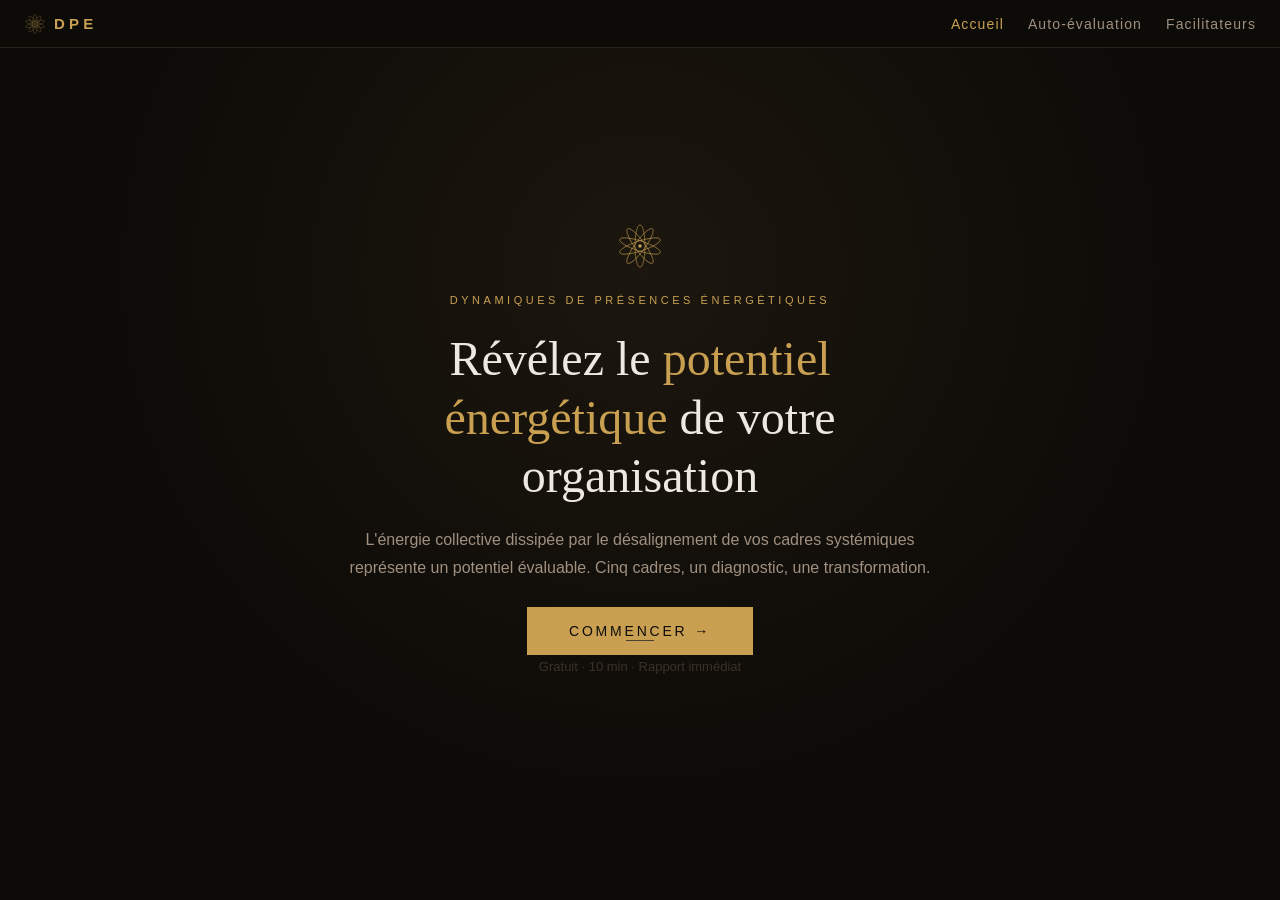
==== index.html @ 27e97fed "Augmentation globale des tailles de police pour une meilleure lisibilité - Texte courant : 13px → 15" ====
<!DOCTYPE html>
<html lang="fr">
<head>
<meta charset="UTF-8">
<meta name="viewport" content="width=device-width,initial-scale=1.0">
<title>DPE · Dynamiques de Présences Énergétiques</title>
<link rel="icon" href="assets/favicon.svg" type="image/svg+xml">
<link rel="icon" href="assets/favicon.ico" sizes="any">
<link rel="apple-touch-icon" href="assets/apple-touch-icon.png">
<meta property="og:image" content="assets/og-image.png">
<meta property="og:image:width" content="1200">
<meta property="og:image:height" content="630">
<meta name="description" content="Le DPE évalue la vitalité de votre organisation à travers cinq cadres systémiques. Diagnostic gratuit en 10 minutes.">
<link rel="stylesheet" href="style.min.css?v=3">
</head>
<body>
<a class="skip-link" href="#main">Aller au contenu</a>

<nav class="site-nav">
  <div class="nav-logo"><a href="index.html"><img src="assets/mark.svg" alt="DPE" class="nav-mark" width="22" height="22">DPE</a></div>
  <button class="nav-burger" aria-label="Menu">&#9776;</button>
  <div class="nav-links">
    <a href="index.html" class="active">Accueil</a>
    <a href="auto-evaluation.html">Auto-évaluation</a>
    <a href="facilitateurs.html">Facilitateurs</a>
  </div>
</nav>

<main class="page-content" id="main" role="main">

  <!-- HERO -->
  <section class="hero" aria-label="Introduction">
    <div class="hero-inner">
      <img src="assets/mark.svg" alt="" class="hero-mark reveal" width="48" height="48">
      <p class="htag reveal reveal-d1">Dynamiques de Présences Énergétiques</p>
      <h1>Révélez le <span class="gg">potentiel énergétique</span> de votre organisation</h1>
      <p class="hsub reveal reveal-d3">L'énergie collective dissipée par le désalignement de vos cadres systémiques représente un potentiel évaluable. Cinq cadres, un diagnostic, une transformation.</p>
      <a href="auto-evaluation.html" class="hcta reveal reveal-d4">Commencer →</a>
      <div class="hrule reveal reveal-d4"></div>
      <p class="hnote reveal reveal-d4">Gratuit · 10 min · Rapport immédiat</p>
    </div>
  </section>

  <!-- QU'EST-CE QUE LE DPE -->
  <section class="section section-alt" aria-label="Le modèle DPE">
    <div class="section-inner">
      <span class="ey reveal">Le modèle</span>
      <h2 class="reveal reveal-d1">Qu'est-ce que le DPE ?</h2>
      <p class="lead reveal reveal-d2">Le DPE — Dynamiques de Présences Énergétiques — est un outil de diagnostic systémique qui évalue la vitalité de votre organisation à travers cinq cadres interdépendants. Chaque cadre représente une dimension irréductible de l'énergie collective.</p>
      <p class="lead reveal reveal-d2">Il n'existe pas de référence objective externe à un système vivant : seul le système peut se décrire lui-même. Ce diagnostic est donc un miroir, non une norme — ses réponses sont vraies parce qu'elles viennent de l'intérieur du système.</p>
      <div class="cadres-grid">
        <div class="cadre-card reveal">
          <h3>01 · Relationnel</h3>
          <p>Sécurité psychologique, confiance et authenticité. La fondation absolue de toute dynamique collective.</p>
        </div>
        <div class="cadre-card reveal reveal-d1">
          <h3>02 · Sens</h3>
          <p>Clarté de la mission, cohérence discours/actes, boussole commune qui oriente les énergies.</p>
        </div>
        <div class="cadre-card reveal reveal-d2">
          <h3>03 · Gouvernance</h3>
          <p>Clarté décisionnelle, distribution du pouvoir, légitimité des processus de décision.</p>
        </div>
        <div class="cadre-card reveal reveal-d3">
          <h3>04 · Opérationnel</h3>
          <p>Clarté des rôles, efficacité des rituels, capacité d'adaptation face aux changements.</p>
        </div>
        <div class="cadre-card reveal reveal-d4" style="grid-column:1/-1">
          <h3>05 · Apprenance</h3>
          <p>Apprentissage collectif, changement des pratiques, régénération continue de l'organisation.</p>
        </div>
      </div>
    </div>
  </section>

  <!-- CTA + FOOTER -->
  <section class="cta-footer-section" aria-label="Passer à l'action">
    <div class="cta-section">
      <span class="ey reveal">Passez à l'action</span>
      <h2 class="reveal reveal-d1">Découvrez votre <span class="gg">Score Global Pondéré</span></h2>
      <p class="lead reveal reveal-d2">15 questions · 10 minutes · Un rapport complet avec vos priorités d'activation et le potentiel de robustesse de votre organisation.</p>
      <a href="auto-evaluation.html" class="hcta reveal reveal-d3">Commencer →</a>
    </div>
    <footer class="site-footer">
      <img src="assets/logo-dark.svg" alt="DPE" class="footer-logo" width="140" height="44">
      <p><a href="mentions-legales.html">Mentions légales</a> · <a href="politique-confidentialite.html">Politique de confidentialité</a> · <a href="engagements.html">Engagements</a></p>
    </footer>
  </section>

</main>

<script src="app.min.js?v=2"></script>
</body>
</html>
---- style.min.css ----
*{box-sizing:border-box;margin:0;padding:0}:root{--g:#c9a052;--g2:#8a6830;--bg:#0d0b08;--surf:#1c1710;--brd:#2a2218;--mu:#a09080;--dim:#4a4035}body{font-family:Georgia,serif;background:var(--bg);color:#ede8e0;min-height:100vh}.site-nav .nav-links a.active,.site-nav .nav-links a:hover,a{color:var(--g);text-decoration:none}a:hover{text-decoration:underline}.skip-link{position:absolute;top:-100%;left:16px;background:var(--g);color:var(--bg);padding:8px 16px;font-family:Arial,sans-serif;font-size:13px;z-index:200;border-radius:0 0 4px 4px}.skip-link:focus{top:0}:focus-visible{outline:2px solid var(--g);outline-offset:2px}.site-nav{position:fixed;top:0;left:0;right:0;z-index:100;background:var(--bg);border-bottom:1px solid var(--brd);padding:0 24px;display:flex;align-items:center;height:48px}.site-nav .nav-logo{font-family:Arial,sans-serif;font-size:15px;letter-spacing:.28em;text-transform:uppercase;color:var(--g);font-weight:700;margin-right:auto}.site-nav .nav-logo a{color:inherit;text-decoration:none;display:flex;align-items:center;gap:8px}.nav-mark{width:22px;height:22px;opacity:.85}#nav,.site-nav .nav-links{display:flex;gap:24px;align-items:center}.site-nav .nav-links a{font-family:Arial,sans-serif;font-size:14px;letter-spacing:.08em;color:var(--mu);transition:color .2s}.nav-burger{display:none;background:0 0;border:0;color:var(--mu);font-size:22px;cursor:pointer;padding:4px}@media (max-width:600px){.nav-links{display:none!important;position:absolute;top:48px;left:0;right:0;background:var(--bg);border-bottom:1px solid var(--brd);flex-direction:column;padding:16px 24px;gap:14px}.nav-links.open{display:flex!important}.nav-burger{display:block}}#nav{position:fixed;top:48px;left:0;right:0;z-index:99;background:var(--bg);border-bottom:1px solid var(--brd);padding:11px 18px;gap:12px}#nav.light{background:#f4efe6;border-bottom-color:#cbbfac}.logo{font-family:Arial,sans-serif;font-size:11px;letter-spacing:.22em;text-transform:uppercase;color:var(--g)}#nav.light .logo{color:var(--g2)}.pb{flex:1;max-width:160px;height:2px;background:var(--dim)}#nav.light .pb{background:#cbbfac}.pf{height:100%;background:var(--g);width:0;transition:width .4s}.ns{font-family:Arial,sans-serif;font-size:10px;color:var(--mu)}#nav.light .ns{color:#7a6a55}.sc{display:none;min-height:100vh;padding-top:96px;opacity:0;transform:translateY(30px);transition:opacity .5s cubic-bezier(.16,1,.3,1),transform .5s cubic-bezier(.16,1,.3,1)}.sc.on{opacity:1;transform:translateY(0)}.sc.entering,.sc.on,.sc.out{display:block}.sc.out{position:absolute;top:0;left:0;width:100%;opacity:0;transform:translateY(-30px);pointer-events:none}#s0{background:radial-gradient(ellipse at 50% 25%,rgba(201,160,82,.07) 0%,transparent 60%),var(--bg)}#s0.on{display:flex;align-items:center;justify-content:center}.hbox,.inner{max-width:580px;margin:0 auto;padding:40px 18px 70px}.hbox{max-width:500px;padding:40px 18px 60px;text-align:center}.htag{font-family:Arial,sans-serif;font-size:11px;letter-spacing:.32em;text-transform:uppercase;margin-bottom:18px}h1,h2{font-weight:400}h1{font-size:clamp(28px,5.5vw,48px);line-height:1.22;margin-bottom:16px}.gg,.htag,.rgpd-row a{color:var(--g)}.hcta,.hsub{font-family:Arial,sans-serif}.hsub{font-size:16px;color:var(--mu);line-height:1.75;margin-bottom:34px}.hcta{font-size:14px;letter-spacing:.2em;text-transform:uppercase;padding:16px 42px;background:var(--g);border:0;color:var(--bg);cursor:pointer;margin-bottom:30px}.hcta:hover{background:#d4aa5c}.hrule{width:28px;height:1px;background:var(--dim);margin:0 auto 14px}.hnote{font-family:Arial,sans-serif;font-size:13px;color:#3a3228;line-height:1.8}.ey,.pill.on{color:var(--g)}.ey,.fl,.lead{font-family:Arial,sans-serif}.ey{font-size:11px;letter-spacing:.3em;text-transform:uppercase;display:block;margin-bottom:8px}h2{font-size:clamp(22px,3.5vw,30px);margin-bottom:12px}.fl,.lead{color:var(--mu)}.lead{font-size:15px;line-height:1.7;margin-bottom:22px}.fl{font-size:11px;letter-spacing:.24em;text-transform:uppercase;display:block;margin-bottom:9px}.pills{display:flex;flex-wrap:wrap;gap:7px;margin-bottom:20px}.pill{font-family:Arial,sans-serif;font-size:14px;padding:7px 13px;cursor:pointer;border:1px solid var(--dim);background:0 0;color:var(--mu)}.pill.on{border-color:var(--g);background:#2a1e0e}.nw{display:flex;max-width:200px;margin-bottom:7px}.ni{width:148px;padding:11px 13px;font-family:Georgia,serif;font-size:20px;color:#ede8e0;background:var(--surf);border:1px solid var(--dim);border-right:none;outline:0}.ni:focus{border-color:var(--g)}.hint,.nu{font-family:Arial,sans-serif}.nu{padding:11px 12px;background:var(--surf);border:1px solid var(--dim);font-size:9px;text-transform:uppercase;letter-spacing:.1em;color:var(--mu)}.hint{font-size:13px;color:var(--dim);font-style:italic;margin-bottom:26px}.btns{display:flex;justify-content:space-between;align-items:center;padding-top:18px;border-top:1px solid var(--dim)}.btn{font-family:Arial,sans-serif;font-size:13px;letter-spacing:.17em;text-transform:uppercase;padding:11px 22px;cursor:pointer;border:1px solid var(--g);background:0 0;color:var(--g)}.btn.p{background:var(--g);color:var(--bg)}.btn:disabled{opacity:.25;cursor:not-allowed}.chdr{display:flex;gap:12px;align-items:flex-start;margin-bottom:20px;padding-bottom:16px;border-bottom:1px solid var(--brd)}.cnum{font-size:32px;color:var(--dim);line-height:1;flex-shrink:0;width:40px}.ctag{font-family:Arial,sans-serif;font-size:11px;letter-spacing:.26em;text-transform:uppercase;margin-bottom:3px}.cname{font-size:clamp(18px,2.8vw,24px);line-height:1.2;margin-bottom:4px}.cdesc{font-family:Arial,sans-serif;font-size:14px;color:var(--mu);line-height:1.6}.qcard{background:var(--surf);border-left:3px solid #ffffff22;padding:14px 15px;margin-bottom:10px}.qnum{font-size:11px;letter-spacing:.2em;text-transform:uppercase;color:#6a5030;margin-bottom:6px}.qanc,.qnum,.qtxt{font-family:Arial,sans-serif}.qtxt{font-size:15px;font-weight:700;line-height:1.6;color:#ede8e0;margin-bottom:7px}.qanc{font-size:13px;color:var(--mu);font-style:italic;line-height:1.5;padding-left:9px;border-left:2px solid var(--dim);margin-bottom:12px}.slrow{display:flex;align-items:center;gap:9px}.sll{font-family:Arial,sans-serif;font-size:12px;color:var(--mu);width:72px;flex-shrink:0}.sll.r{text-align:right}input[type=range]{-webkit-appearance:none;appearance:none;flex:1;height:2px;background:var(--dim);outline:0;cursor:pointer}input[type=range]::-webkit-slider-thumb{-webkit-appearance:none;width:18px;height:18px;border-radius:50%;background:var(--g);border:3px solid var(--bg);box-shadow:0 0 0 1px var(--g);cursor:pointer}.slv{font-family:Georgia,serif;font-size:15px;color:var(--g);width:18px;text-align:center;flex-shrink:0}.stc{font-family:Arial,sans-serif;font-size:12px;color:var(--mu)}.sbox{background:var(--surf);border:1px solid var(--brd);padding:22px 18px;text-align:center;margin-bottom:16px}.slbl{font-family:Arial,sans-serif;font-size:9px;letter-spacing:.26em;text-transform:uppercase;color:var(--g);margin-bottom:9px}.sbig{font-size:clamp(50px,9vw,68px);line-height:1;margin-bottom:10px}.ebox p,.sden{color:var(--mu)}.sden{font-size:.38em}.squal{display:inline-block;font-family:Arial,sans-serif;font-size:12px;padding:3px 12px;margin-bottom:12px}.scost{font-size:17px;color:#7fbf7f}.ebox{background:var(--surf);border:1px solid var(--brd);padding:20px 18px}.ebox h3{font-size:19px;font-weight:400;color:#ede8e0;margin-bottom:7px}.ebox p{line-height:1.6;margin-bottom:15px}.erow{display:flex;margin-bottom:8px}.ebox p,.einp{font-family:Arial,sans-serif;font-size:14px}.einp{flex:1;background:#100e08;border:1px solid var(--dim);border-right:none;padding:11px 13px;color:#ede8e0;outline:0}.einp:focus{border-color:var(--g)}.ego{padding:11px 17px;background:var(--g);border:1px solid var(--g);color:var(--bg);font-family:Arial,sans-serif;font-size:13px;letter-spacing:.14em;text-transform:uppercase;cursor:pointer;white-space:nowrap}.ego:disabled{opacity:.35;cursor:not-allowed;background:#3a2a10}.enote,.rgpd-row label{font-family:Arial,sans-serif;font-size:12px;color:var(--dim)}.rgpd-row{display:flex;align-items:flex-start;gap:8px;margin:12px 0 8px}.rgpd-row input[type=checkbox]{margin-top:2px;accent-color:var(--g)}.rgpd-row label{font-size:13px;color:var(--mu);line-height:1.5}#s8{background:#f4efe6;color:#1a1510}.email-confirm{text-align:center;font-family:Arial,sans-serif}.email-confirm:empty{display:none}.email-sending{padding:12px 20px;color:var(--mu);font-size:13px}.email-error,.email-sent{padding:14px 20px;font-size:13px;border-radius:4px;margin:0 18px}.email-sent{background:#1a2e1a;border:1px solid #3d7040;color:#7fbf7f}.email-sent strong{color:#ede8e0}.email-error{background:#2e1a1a;border:1px solid #c4603a;color:#c4603a}.rcin,.rcov{position:relative}.rcov{background:var(--bg);color:#ede8e0;padding:50px 18px 38px;overflow:hidden}.rcov::before{content:"";position:absolute;inset:0;background:radial-gradient(ellipse at 30% 50%,rgba(201,160,82,.09)0,transparent 60%);pointer-events:none}.rcin{max-width:700px;margin:0 auto}.rcov-mark{width:56px;height:56px;margin-bottom:16px;opacity:.7;display:block}.rlogo,.rtag{font-family:Arial,sans-serif;font-size:9px;letter-spacing:.26em;text-transform:uppercase;color:var(--g);display:block;margin-bottom:20px}.rtag{letter-spacing:.3em;margin-bottom:10px}.rh1{font-size:clamp(18px,3.5vw,28px);font-weight:400;line-height:1.25;margin-bottom:20px}.rmeta{display:flex;flex-wrap:wrap;gap:16px;padding-top:16px;border-top:1px solid rgba(201,160,82,.2)}.rmi{display:flex;flex-direction:column;gap:2px}.rml{font-family:Arial,sans-serif;font-size:7px;letter-spacing:.26em;text-transform:uppercase;color:rgba(201,160,82,.45)}.rmv{font-size:12px}.rbody{max-width:700px;margin:0 auto;padding:0 18px 60px}.rsec{padding-top:26px;margin-top:26px;border-top:1px solid #cbbfac}.rsec:first-child{border-top:none}.rey{font-family:Arial,sans-serif;font-size:11px;letter-spacing:.28em;text-transform:uppercase;color:var(--g2);display:block;margin-bottom:7px}.rh2,.rp{color:#1a1510}.rh2{font-size:clamp(18px,2.8vw,24px);font-weight:400;margin-bottom:10px}.rp{font-family:Arial,sans-serif;font-size:15px;line-height:1.72;margin-bottom:9px}.dkpis{background:var(--bg);color:#ede8e0;display:grid;grid-template-columns:1fr 1fr;margin:14px 0}.dkc{padding:18px 14px;text-align:center}.dkc:first-child{border-right:1px solid #2a2218}.dkl{font-family:Arial,sans-serif;font-size:8px;letter-spacing:.22em;text-transform:uppercase;color:var(--g);margin-bottom:7px}.dkv{font-size:clamp(36px,6vw,46px);line-height:1;margin-bottom:8px}.dkb,.dks{font-family:Arial,sans-serif;font-size:11px}.dkb{display:inline-block;padding:2px 10px}.dks{color:rgba(255,255,255,.38)}.finh{background:var(--bg);color:#ede8e0;padding:24px 18px;margin:13px 0;text-align:center;overflow:hidden}.finh::before{inset:0;background:radial-gradient(ellipse at 50%0,rgba(201,160,82,.16)0,transparent 60%);pointer-events:none}.finh,.finh>*{position:relative}.ftag{font-family:Arial,sans-serif;font-size:9px;letter-spacing:.24em;text-transform:uppercase;color:var(--g);margin-bottom:8px;display:block}.famt{font-size:clamp(30px,6vw,46px);color:#7fbf7f;line-height:1;margin-bottom:5px}.fper,.frng{font-family:Arial,sans-serif;font-size:11px}.frng{color:rgba(255,255,255,.3);margin-bottom:8px}.fper{color:rgba(255,255,255,.45)}.krow{display:grid;grid-template-columns:repeat(3,1fr);gap:1px;background:#cbbfac;margin:11px 0}.kpi{background:#ebe4d8;padding:11px 8px;text-align:center}.kv{font-size:21px;line-height:1;margin-bottom:2px}.kl{font-family:Arial,sans-serif;font-size:8px;letter-spacing:.11em;text-transform:uppercase;color:#7a6a55}.bkgrid{display:grid;grid-template-columns:1fr 1fr;gap:8px;margin:11px 0}.bkc{background:#ebe4d8;border:1px solid #cbbfac;padding:11px 10px}.bki{font-size:16px;display:block;margin-bottom:4px}.bka{font-size:17px;color:#3d7040;line-height:1;margin-bottom:2px}.bkf,.bkn{font-family:Arial,sans-serif;color:#7a6a55}.bkn{font-size:8px;letter-spacing:.09em;text-transform:uppercase;margin-bottom:3px}.bkf{font-size:10px;font-style:italic;border-top:1px solid #ddd5c5;margin-top:6px;padding-top:6px}.callout{background:#ebe4d8;border-top:3px solid var(--g);padding:12px 15px;margin:11px 0}.ct{font-weight:700;color:var(--g2);margin-bottom:5px}.cb,.ct,.sgp-note{font-family:Arial,sans-serif;font-size:11px}.cb{color:#7a6a55;line-height:1.72;white-space:pre-line}.sgp-note{margin-top:9px;padding:10px 13px;line-height:1.65;border-left:3px solid #b8924a;background:rgba(0,0,0,.04);color:#5a4030}.roi,.roiin{position:relative}.roi{background:var(--bg);margin:13px 0;overflow:hidden}.ccc::before,.finh::before,.roi::before{content:"";position:absolute}.roi::before{inset:0;background:radial-gradient(ellipse at 100% 50%,rgba(201,160,82,.1)0,transparent 60%);pointer-events:none}.roiin{padding:20px 18px}.roibadge{font-family:Arial,sans-serif;font-size:8px;letter-spacing:.26em;text-transform:uppercase;color:var(--g);background:rgba(201,160,82,.12);display:inline-block;padding:3px 10px;margin-bottom:12px}.roihead{font-size:clamp(14px,2.2vw,18px);color:#fff;line-height:1.3;margin-bottom:8px}.roitag{font-family:Arial,sans-serif;font-size:12px;color:rgba(237,232,224,.5);line-height:1.65;margin-bottom:14px;border-left:2px solid rgba(201,160,82,.35);padding-left:12px;font-style:italic}.roig{display:grid;grid-template-columns:1fr 1fr;gap:1px;background:rgba(201,160,82,.15);margin-bottom:13px}.roic{background:#141008;padding:15px 11px;text-align:center}.roiv{font-size:clamp(20px,4vw,30px);line-height:1;margin-bottom:4px}.roidet,.roisub{font-family:Arial,sans-serif}.roisub{font-size:8px;letter-spacing:.11em;text-transform:uppercase;color:rgba(237,232,224,.38);line-height:1.4}.roidet{font-size:11px;color:rgba(237,232,224,.4);line-height:1.65;border-top:1px solid rgba(201,160,82,.12);padding-top:13px}.radwrap{display:flex;justify-content:center;margin:16px 0}.ccgrid{display:grid;grid-template-columns:1fr 1fr;gap:8px;margin:12px 0}.ccc{background:#ebe4d8;border:1px solid #cbbfac;padding:12px 11px;position:relative}.ccc::before{top:0;left:0;width:3px;height:100%}.ccn{font-size:12px;margin-bottom:2px}.ccd{font-family:Arial,sans-serif;font-size:9px;color:#7a6a55;margin-bottom:6px}.ccb,.ccbt{border-radius:2px}.ccbt{height:3px;background:rgba(0,0,0,.08);overflow:hidden;margin-bottom:5px}.ccb{height:100%}.ccrow{display:flex;align-items:center;gap:6px;margin-bottom:5px}.ccnum{font-size:15px}.ccmax{font-size:9px;color:#7a6a55}.ccbadge,.ccmax,.cctxt{font-family:Arial,sans-serif}.ccbadge{font-size:8px;letter-spacing:.09em;text-transform:uppercase;padding:2px 5px;color:#fff;margin-left:auto}.cctxt{font-size:10px;color:#7a6a55;line-height:1.5;border-top:1px solid #ddd5c5;padding-top:5px}.plist{list-style:none;margin:11px 0}.pi{display:flex;gap:10px;align-items:flex-start;padding:10px 0;border-bottom:1px solid #ddd5c5}.pi:last-child{border-bottom:none}.pn{font-size:19px;color:#cbbfac;flex-shrink:0;width:20px;line-height:1}.pd,.ph{font-family:Arial,sans-serif}.ph{font-size:12px;font-weight:700;margin-bottom:3px}.pd{font-size:11px;color:#7a6a55;line-height:1.5}.upside{background:var(--bg);color:#ede8e0;padding:15px;margin:11px 0}.utag{font-family:Arial,sans-serif;font-size:8px;letter-spacing:.2em;text-transform:uppercase;color:var(--g);display:block;margin-bottom:6px}.uamt{font-size:20px;color:#7fbf7f;margin-bottom:5px}.udesc{font-family:Arial,sans-serif;font-size:11px;color:rgba(237,232,224,.45);line-height:1.6}.wkbl{background:var(--bg);color:#ede8e0;padding:17px 15px;margin:11px 0;border-left:4px solid var(--g)}.wkp{font-family:Arial,sans-serif;font-size:12px;color:rgba(237,232,224,.65);line-height:1.7}.wkgrid{display:grid;grid-template-columns:1fr 1fr;gap:7px;margin:10px 0}.stbl th,.wkc{background:#ebe4d8}.wkc{border:1px solid #cbbfac;padding:10px}.wkct{font-weight:700;color:var(--g2);margin-bottom:3px}.stbl,.wkcd,.wkct{font-family:Arial,sans-serif;font-size:11px}.wkcd{color:#7a6a55;line-height:1.5}.stbl{width:100%;border-collapse:collapse;margin:11px 0}.stbl th{text-align:left;font-weight:400;font-size:8px;letter-spacing:.13em;text-transform:uppercase;color:#7a6a55;padding:5px 8px;border-bottom:1px solid #cbbfac}.stbl td{padding:5px 8px;border-bottom:1px solid #ddd5c5;color:#1a1510;line-height:1.4;vertical-align:top}.stbl td:first-child{color:var(--g2)}.rfooter{font-family:Arial,sans-serif;font-size:10px;color:#7a6a55;text-align:center;padding:22px 0;line-height:1.8}details.ref-box{background:#f8f3eb;border:1px solid #ddd0bc;border-left:4px solid var(--g2);margin:11px 0;border-radius:2px}details.ref-box summary{font-family:Arial,sans-serif;font-size:11px;color:var(--g2);padding:10px 14px;cursor:pointer;list-style:none;display:flex;align-items:center;gap:8px;user-select:none;line-height:1.4}details.ref-box summary::-webkit-details-marker{display:none}details.ref-box summary::before{content:"+";font-size:12px;flex-shrink:0;color:var(--g2);font-style:normal}details.ref-box[open]>summary::before,details.ref-dark[open]>summary::before{content:"-"}details.ref-box summary:hover{background:#f0e8d8}.ref-body{padding:11px 14px 14px;border-top:1px solid #ddd0bc}.ref-txt,.ref-who{font-family:Arial,sans-serif;margin-bottom:6px}.ref-who{font-size:11px;font-weight:700;color:#1a1510}.ref-txt{font-size:12px;line-height:1.65;color:#4a3c2a}.ref-dpe,details.ref-dark summary{font-family:Arial,sans-serif;font-size:11px}.ref-dpe{color:var(--g2);font-style:italic;line-height:1.55}details.ref-dark{background:#141008;border:1px solid #3a2a18;border-left:4px solid var(--g);margin:10px 0}details.ref-dark summary{color:var(--g);padding:10px 14px;cursor:pointer;list-style:none;display:flex;align-items:center;gap:8px;user-select:none}details.ref-dark summary::-webkit-details-marker{display:none}details.ref-dark summary::before{content:"+";font-size:12px;flex-shrink:0;color:var(--g)}details.ref-dark summary:hover{background:#1c1610}details.ref-dark .ref-body{border-top-color:#3a2a18}.audit-table strong,details.ref-dark .ref-who{color:#ede8e0}details.ref-dark .ref-txt{color:#a09080}details.ref-dark .ref-dpe{color:var(--g)}.ref-grid{display:grid;grid-template-columns:1fr 1fr;gap:9px;margin:12px 0}@media (max-width:540px){.ref-grid{grid-template-columns:1fr}}.page-content{padding-top:48px;height:calc(100vh - 48px);overflow-y:auto;scroll-snap-type:y mandatory;scroll-behavior:smooth}.page-content>.site-footer-wrap,.page-content>section{scroll-snap-align:start;scroll-snap-stop:always}.hero{min-height:100vh;display:flex;align-items:center;justify-content:center;text-align:center;padding:60px 24px;background:radial-gradient(ellipse at 50% 30%,rgba(201,160,82,.08) 0%,transparent 60%),var(--bg)}.hero-inner{max-width:600px}.hero-mark{width:48px;height:48px;margin-bottom:20px;opacity:.7}.hero .htag{margin-bottom:24px}.hero h1{font-size:clamp(28px,5.5vw,48px);margin-bottom:20px}.hero .hsub{margin-bottom:40px}.section{padding:60px 24px}.section-inner{max-width:700px;margin:0 auto}.section h2{margin-bottom:16px}.section .lead{margin-bottom:24px}.section-alt{min-height:100vh;display:flex;align-items:center;justify-content:center;background:var(--surf);border-top:1px solid var(--brd);border-bottom:1px solid var(--brd)}.reveal{opacity:0;transform:translateY(40px);transition:opacity .8s cubic-bezier(.16,1,.3,1),transform .8s cubic-bezier(.16,1,.3,1)}.reveal.visible{opacity:1;transform:translateY(0)}.reveal-d1{transition-delay:.1s}.reveal-d2{transition-delay:.2s}.reveal-d3{transition-delay:.3s}.reveal-d4{transition-delay:.4s}.cta-footer-section{height:100vh;display:flex;flex-direction:column}.cta-footer-section .cta-section{text-align:center;padding:60px 24px;flex:1;display:flex;flex-direction:column;align-items:center;justify-content:center}.cta-footer-section .site-footer{padding-bottom:24px}.cta-section h2,.fac-header h1{margin-bottom:12px}.cta-section .lead{margin-bottom:32px}.cadres-grid{display:grid;grid-template-columns:1fr 1fr;gap:12px;margin-top:20px}@media (max-width:540px){.cadres-grid{grid-template-columns:1fr}}.cadre-card{background:var(--surf);border:1px solid var(--brd);padding:16px;border-left:3px solid var(--g)}.cadre-card h3{font-family:Arial,sans-serif;font-size:15px;font-weight:700;color:var(--g);margin-bottom:6px}.cadre-card p{font-family:Arial,sans-serif;font-size:14px;color:var(--mu);line-height:1.6}.fac-page{height:calc(100vh - 0px);overflow-y:auto;scroll-snap-type:y mandatory;scroll-behavior:smooth}.fac-page,.fac-section-list{padding-top:48px}.fac-section-form,.fac-section-list{min-height:100vh;scroll-snap-align:start;display:flex;flex-direction:column}.fac-header{padding:30px 24px 20px;text-align:center}.fac-filters{display:flex;gap:12px;justify-content:center;padding:0 24px 20px;flex-wrap:wrap}.fac-search{background:var(--surf);border:1px solid var(--dim);color:#ede8e0;font-family:Arial,sans-serif;font-size:13px;padding:10px 16px;outline:0;width:260px}.fac-filters select:focus,.fac-form-box input:focus,.fac-form-box textarea:focus,.fac-search:focus{border-color:var(--g)}.fac-form-box input::placeholder,.fac-form-box textarea::placeholder,.fac-search::placeholder{color:var(--dim)}.fac-filters select,.fac-form-box input,.fac-form-box textarea{border:1px solid var(--dim);color:#ede8e0;font-family:Arial,sans-serif;font-size:13px;outline:0}.fac-filters select{background:var(--surf);padding:10px 16px;cursor:pointer}.fac-grid{display:grid;grid-template-columns:repeat(auto-fill,minmax(260px,1fr));gap:16px;max-width:960px;margin:0 auto;padding:0 24px 40px;flex:1;align-content:start}.fac-card{background:var(--surf);border:1px solid var(--brd);padding:20px;display:flex;flex-direction:column;gap:10px}.fac-avatar,.fac-card h3,.legal h2{font-size:20px;color:var(--g)}.fac-avatar{width:56px;height:56px;border-radius:50%;background:var(--dim);display:flex;align-items:center;justify-content:center;font-family:Arial,sans-serif;flex-shrink:0}.fac-card h3{font-size:18px;font-weight:400}.fac-desc,.fac-etape p,.fac-region{font-family:Arial,sans-serif;color:var(--mu)}.fac-region{font-size:12px;letter-spacing:.15em;text-transform:uppercase}.fac-desc,.fac-etape p{font-size:14px;line-height:1.65}.fac-contact{font-family:Arial,sans-serif;font-size:12px;letter-spacing:.15em;text-transform:uppercase;padding:8px 16px;border:1px solid var(--g);background:0 0;color:var(--g);cursor:pointer;align-self:flex-start}.fac-contact,.fac-contact:hover{text-decoration:none}.fac-devenir{flex:1;display:flex;flex-direction:column;align-items:center;justify-content:center;text-align:center;padding:40px 24px;max-width:800px;margin:0 auto}.fac-parcours{display:grid;grid-template-columns:repeat(3,1fr);gap:20px;margin:24px 0;width:100%}@media (max-width:600px){.fac-parcours{grid-template-columns:1fr}}.fac-etape{background:var(--surf);border:1px solid var(--brd);padding:20px;text-align:left;border-top:2px solid var(--g)}.fac-enum{font-family:Arial,sans-serif;font-size:10px;letter-spacing:.2em;color:var(--g);opacity:.5}.fac-etape h3,.fac-form-box h3{font-size:16px;color:var(--g);font-weight:400}.fac-etape h3{margin:6px 0 8px}.fac-form-box{width:100%;background:var(--surf);border:1px solid var(--brd);padding:24px;text-align:left;margin-top:8px}.fac-form-box h3{margin-bottom:16px}.fac-form-row{display:grid;grid-template-columns:1fr 1fr;gap:12px}@media (max-width:500px){.fac-form-row{grid-template-columns:1fr}}.fac-form-box input,.fac-form-box textarea{background:var(--bg);padding:10px 14px;width:100%;margin-bottom:12px;resize:vertical}.fac-form-footer{display:flex;align-items:center;justify-content:space-between;gap:12px;flex-wrap:wrap}.fac-form-note,.legal li,.legal p{font-family:Arial,sans-serif;font-size:12px;color:var(--dim)}.audit-table th,.fac-form-btn{color:var(--g);letter-spacing:.1em}.fac-form-btn{font-family:Arial,sans-serif;font-size:14px;padding:12px 24px;border:1px solid var(--g);background:0 0;cursor:pointer;white-space:nowrap}.fac-contact:hover,.fac-form-btn:hover{background:var(--g);color:var(--bg)}.legal{max-width:700px;margin:0 auto;padding:60px 24px}.legal h1{margin-bottom:24px}.legal h2{margin-top:30px;margin-bottom:10px}.legal li,.legal p{font-size:15px;color:var(--mu);line-height:1.75;margin-bottom:10px}.audit-table,.site-footer p{font-family:Arial,sans-serif;font-size:12px}.audit-table{width:100%;border-collapse:collapse;margin:16px 0 24px}.audit-table th{text-align:left;padding:8px 12px;border-bottom:1px solid var(--g);font-size:10px;text-transform:uppercase}.audit-table td{padding:8px 12px;color:var(--mu);border-bottom:1px solid var(--brd)}.legal ul{padding-left:20px;margin-bottom:16px}.site-footer{border-top:1px solid var(--brd);padding:30px 24px;text-align:center}.footer-logo{width:140px;margin-bottom:12px;opacity:.6}.site-footer p{color:var(--dim);line-height:1.8}.site-footer a{color:var(--mu)}
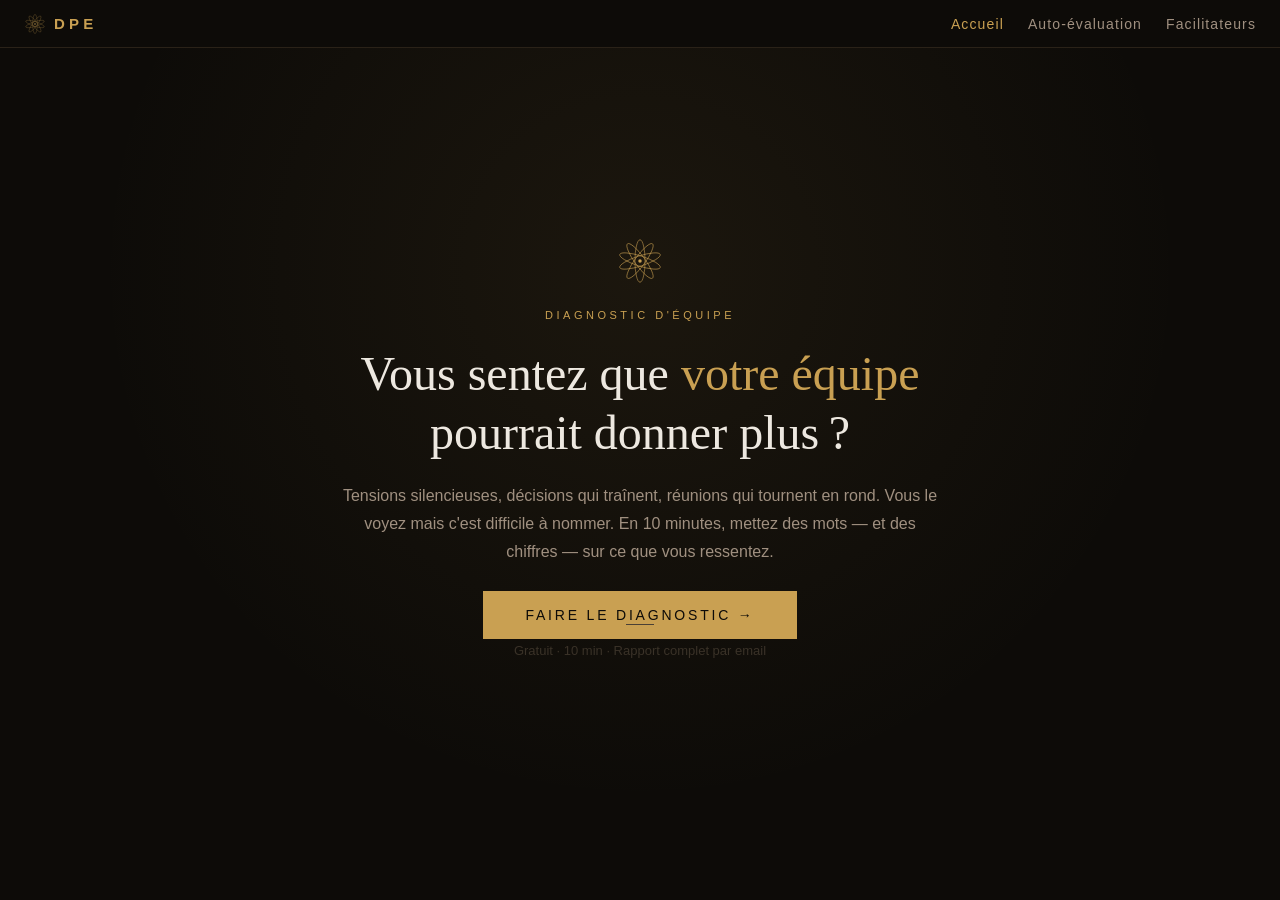
==== commit 2513fe35: "Reformulation des textes : langage accessible pour dirigeants PME - Hero : parle au vécu du dirigean" ====
--- a/index.html
+++ b/index.html
@@ -32,42 +32,42 @@
   <section class="hero" aria-label="Introduction">
     <div class="hero-inner">
       <img src="assets/mark.svg" alt="" class="hero-mark reveal" width="48" height="48">
-      <p class="htag reveal reveal-d1">Dynamiques de Présences Énergétiques</p>
-      <h1>Révélez le <span class="gg">potentiel énergétique</span> de votre organisation</h1>
-      <p class="hsub reveal reveal-d3">L'énergie collective dissipée par le désalignement de vos cadres systémiques représente un potentiel évaluable. Cinq cadres, un diagnostic, une transformation.</p>
-      <a href="auto-evaluation.html" class="hcta reveal reveal-d4">Commencer →</a>
+      <p class="htag reveal reveal-d1">Diagnostic d'équipe</p>
+      <h1>Vous sentez que <span class="gg">votre équipe</span> pourrait donner plus&thinsp;?</h1>
+      <p class="hsub reveal reveal-d3">Tensions silencieuses, décisions qui traînent, réunions qui tournent en rond. Vous le voyez mais c'est difficile à nommer. En 10 minutes, mettez des mots — et des chiffres — sur ce que vous ressentez.</p>
+      <a href="auto-evaluation.html" class="hcta reveal reveal-d4">Faire le diagnostic →</a>
       <div class="hrule reveal reveal-d4"></div>
-      <p class="hnote reveal reveal-d4">Gratuit · 10 min · Rapport immédiat</p>
+      <p class="hnote reveal reveal-d4">Gratuit · 10 min · Rapport complet par email</p>
     </div>
   </section>
 
   <!-- QU'EST-CE QUE LE DPE -->
   <section class="section section-alt" aria-label="Le modèle DPE">
     <div class="section-inner">
-      <span class="ey reveal">Le modèle</span>
-      <h2 class="reveal reveal-d1">Qu'est-ce que le DPE ?</h2>
-      <p class="lead reveal reveal-d2">Le DPE — Dynamiques de Présences Énergétiques — est un outil de diagnostic systémique qui évalue la vitalité de votre organisation à travers cinq cadres interdépendants. Chaque cadre représente une dimension irréductible de l'énergie collective.</p>
-      <p class="lead reveal reveal-d2">Il n'existe pas de référence objective externe à un système vivant : seul le système peut se décrire lui-même. Ce diagnostic est donc un miroir, non une norme — ses réponses sont vraies parce qu'elles viennent de l'intérieur du système.</p>
+      <span class="ey reveal">Comment ça marche</span>
+      <h2 class="reveal reveal-d1">5 dimensions qui font la différence</h2>
+      <p class="lead reveal reveal-d2">Une équipe qui fonctionne bien, ce n'est pas un hasard. Ça repose sur cinq piliers concrets que vous pouvez observer, mesurer — et améliorer. Pas besoin d'être expert : vous connaissez déjà les réponses.</p>
+      <p class="lead reveal reveal-d2">Ce diagnostic est un miroir, pas un jugement. Il part de votre vécu, pas d'une norme extérieure. C'est vous qui savez — l'outil vous aide simplement à le voir clairement.</p>
       <div class="cadres-grid">
         <div class="cadre-card reveal">
-          <h3>01 · Relationnel</h3>
-          <p>Sécurité psychologique, confiance et authenticité. La fondation absolue de toute dynamique collective.</p>
+          <h3>01 · Confiance</h3>
+          <p>Est-ce que les gens osent dire ce qu'ils pensent ? Les désaccords se règlent-ils au grand jour ou dans les couloirs ?</p>
         </div>
         <div class="cadre-card reveal reveal-d1">
-          <h3>02 · Sens</h3>
-          <p>Clarté de la mission, cohérence discours/actes, boussole commune qui oriente les énergies.</p>
+          <h3>02 · Cap</h3>
+          <p>Vos collaborateurs savent-ils pourquoi ils font ce qu'ils font ? Le sens de la mission est-il partagé ou flou ?</p>
         </div>
         <div class="cadre-card reveal reveal-d2">
-          <h3>03 · Gouvernance</h3>
-          <p>Clarté décisionnelle, distribution du pouvoir, légitimité des processus de décision.</p>
+          <h3>03 · Décision</h3>
+          <p>Qui décide quoi ? Est-ce clair pour tout le monde — ou source de frustrations et de lenteur ?</p>
         </div>
         <div class="cadre-card reveal reveal-d3">
-          <h3>04 · Opérationnel</h3>
-          <p>Clarté des rôles, efficacité des rituels, capacité d'adaptation face aux changements.</p>
+          <h3>04 · Organisation</h3>
+          <p>Les réunions sont-elles utiles ? Les rôles sont-ils clairs ? L'équipe s'adapte-t-elle vite quand ça change ?</p>
         </div>
         <div class="cadre-card reveal reveal-d4" style="grid-column:1/-1">
-          <h3>05 · Apprenance</h3>
-          <p>Apprentissage collectif, changement des pratiques, régénération continue de l'organisation.</p>
+          <h3>05 · Apprentissage</h3>
+          <p>L'équipe tire-t-elle vraiment les leçons de ses erreurs ? Les bonnes pratiques se diffusent-elles — ou restent-elles isolées ?</p>
         </div>
       </div>
     </div>
@@ -76,10 +76,10 @@
   <!-- CTA + FOOTER -->
   <section class="cta-footer-section" aria-label="Passer à l'action">
     <div class="cta-section">
-      <span class="ey reveal">Passez à l'action</span>
-      <h2 class="reveal reveal-d1">Découvrez votre <span class="gg">Score Global Pondéré</span></h2>
-      <p class="lead reveal reveal-d2">15 questions · 10 minutes · Un rapport complet avec vos priorités d'activation et le potentiel de robustesse de votre organisation.</p>
-      <a href="auto-evaluation.html" class="hcta reveal reveal-d3">Commencer →</a>
+      <span class="ey reveal">Prêt ?</span>
+      <h2 class="reveal reveal-d1">15 questions pour <span class="gg">y voir clair</span></h2>
+      <p class="lead reveal reveal-d2">Pas de consultant, pas de jargon. Juste vos réponses honnêtes. En 10 minutes, vous recevez un rapport chiffré avec ce qui freine votre équipe — et par où commencer.</p>
+      <a href="auto-evaluation.html" class="hcta reveal reveal-d3">Faire le diagnostic →</a>
     </div>
     <footer class="site-footer">
       <img src="assets/logo-dark.svg" alt="DPE" class="footer-logo" width="140" height="44">
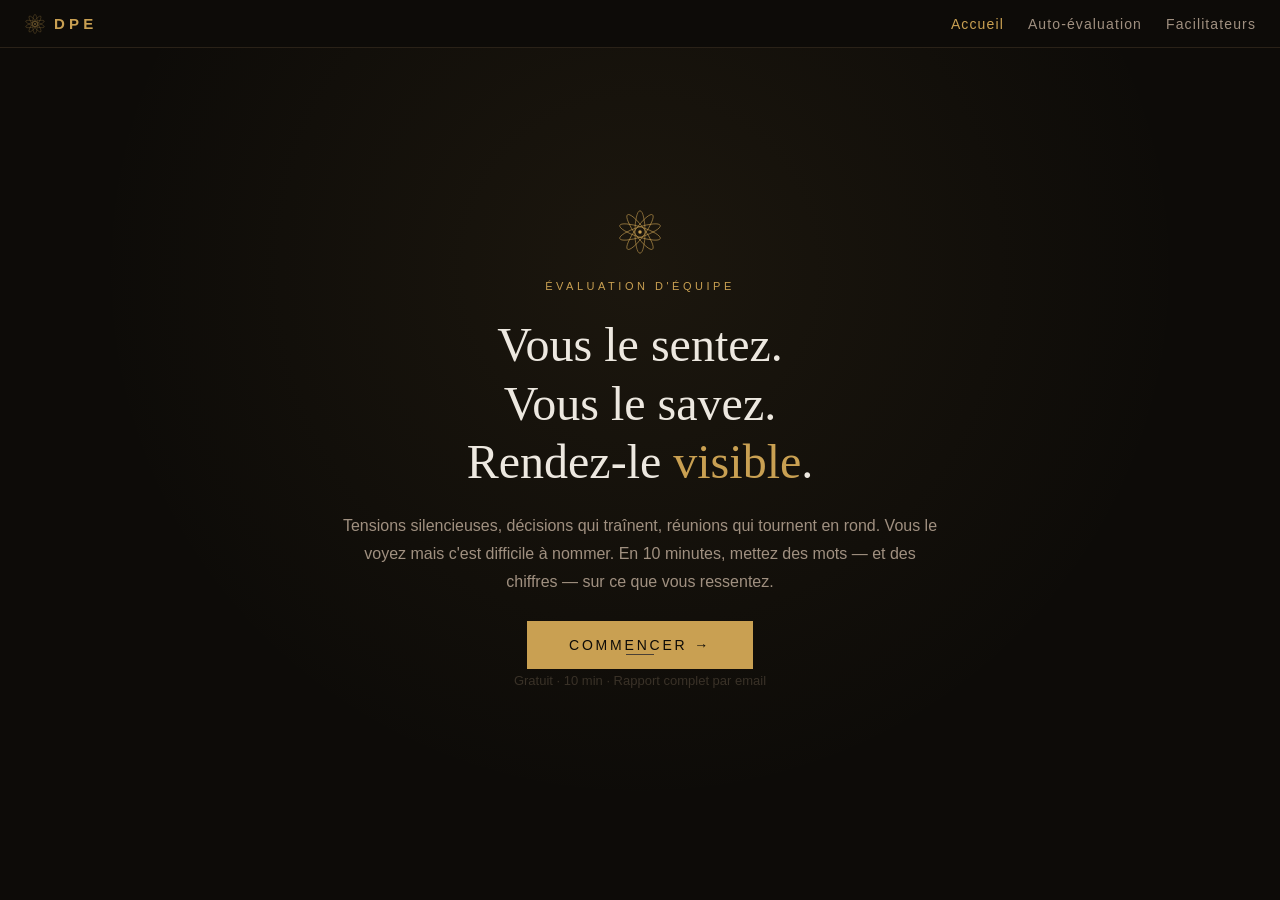
==== commit b373c243: "Corrections : diagnostic → évaluation, boutons Commencer, titre hero reformulé Co-Authored-By: Claud" ====
--- a/index.html
+++ b/index.html
@@ -32,10 +32,10 @@
   <section class="hero" aria-label="Introduction">
     <div class="hero-inner">
       <img src="assets/mark.svg" alt="" class="hero-mark reveal" width="48" height="48">
-      <p class="htag reveal reveal-d1">Diagnostic d'équipe</p>
-      <h1>Vous sentez que <span class="gg">votre équipe</span> pourrait donner plus&thinsp;?</h1>
+      <p class="htag reveal reveal-d1">Évaluation d'équipe</p>
+      <h1>Vous le sentez.<br>Vous le savez.<br>Rendez-le <span class="gg">visible</span>.</h1>
       <p class="hsub reveal reveal-d3">Tensions silencieuses, décisions qui traînent, réunions qui tournent en rond. Vous le voyez mais c'est difficile à nommer. En 10 minutes, mettez des mots — et des chiffres — sur ce que vous ressentez.</p>
-      <a href="auto-evaluation.html" class="hcta reveal reveal-d4">Faire le diagnostic →</a>
+      <a href="auto-evaluation.html" class="hcta reveal reveal-d4">Commencer →</a>
       <div class="hrule reveal reveal-d4"></div>
       <p class="hnote reveal reveal-d4">Gratuit · 10 min · Rapport complet par email</p>
     </div>
@@ -46,7 +46,7 @@
     <div class="section-inner">
       <span class="ey reveal">Comment ça marche</span>
       <h2 class="reveal reveal-d1">5 dimensions qui font la différence</h2>
-      <p class="lead reveal reveal-d2">Une équipe qui fonctionne bien, ce n'est pas un hasard. Ça repose sur cinq piliers concrets que vous pouvez observer, mesurer — et améliorer. Pas besoin d'être expert : vous connaissez déjà les réponses.</p>
+      <p class="lead reveal reveal-d2">Une équipe qui fonctionne bien, ce n'est pas un hasard. Ça repose sur cinq piliers concrets que vous pouvez observer, évaluer — et améliorer. Pas besoin d'être expert : vous connaissez déjà les réponses.</p>
       <p class="lead reveal reveal-d2">Ce diagnostic est un miroir, pas un jugement. Il part de votre vécu, pas d'une norme extérieure. C'est vous qui savez — l'outil vous aide simplement à le voir clairement.</p>
       <div class="cadres-grid">
         <div class="cadre-card reveal">
@@ -79,7 +79,7 @@
       <span class="ey reveal">Prêt ?</span>
       <h2 class="reveal reveal-d1">15 questions pour <span class="gg">y voir clair</span></h2>
       <p class="lead reveal reveal-d2">Pas de consultant, pas de jargon. Juste vos réponses honnêtes. En 10 minutes, vous recevez un rapport chiffré avec ce qui freine votre équipe — et par où commencer.</p>
-      <a href="auto-evaluation.html" class="hcta reveal reveal-d3">Faire le diagnostic →</a>
+      <a href="auto-evaluation.html" class="hcta reveal reveal-d3">Commencer →</a>
     </div>
     <footer class="site-footer">
       <img src="assets/logo-dark.svg" alt="DPE" class="footer-logo" width="140" height="44">
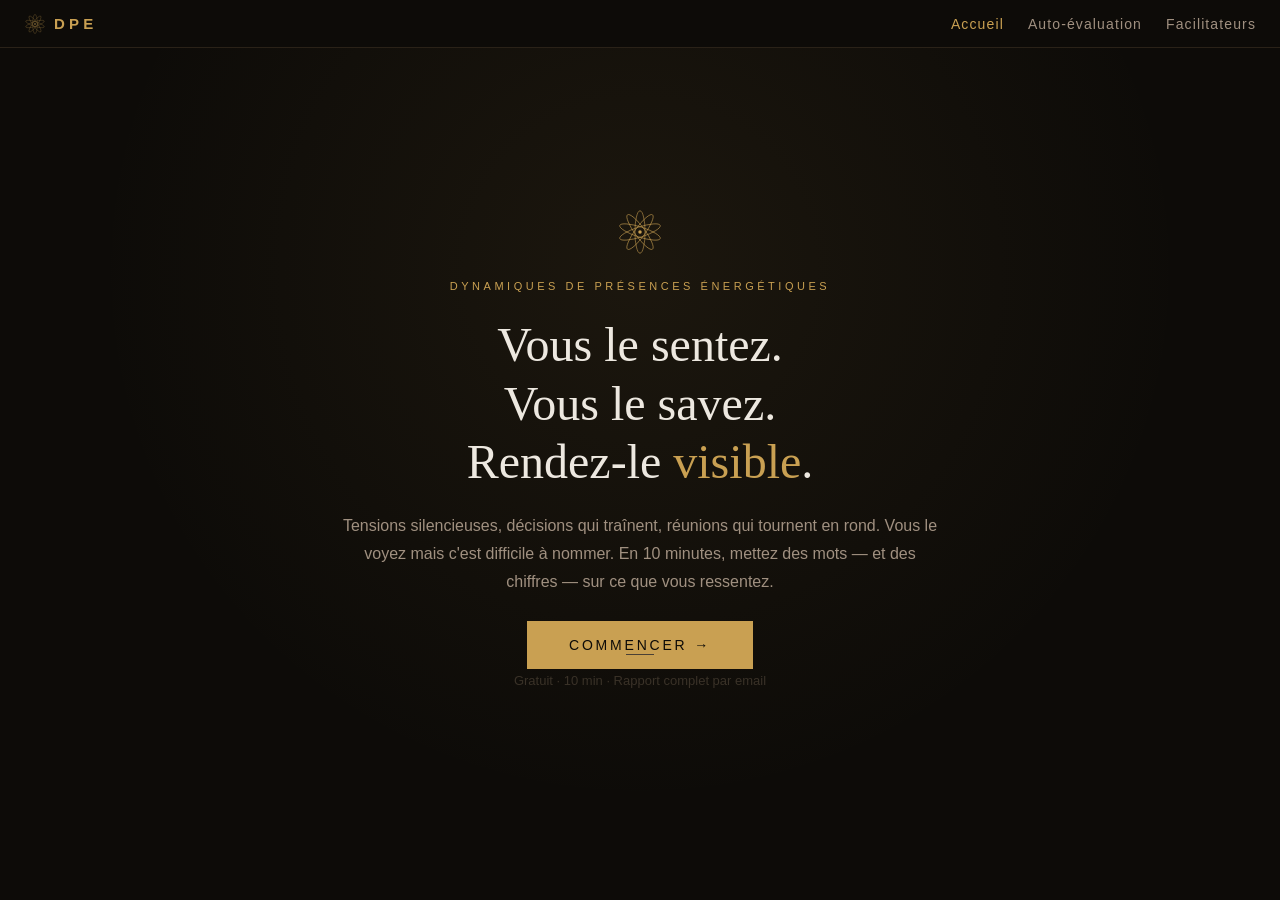
==== commit a2a0365c: "Home page : tag DPE + cartes cadres colorées par dimension Co-Authored-By: Claude Opus 4.6 (1M conte" ====
--- a/index.html
+++ b/index.html
@@ -32,7 +32,7 @@
   <section class="hero" aria-label="Introduction">
     <div class="hero-inner">
       <img src="assets/mark.svg" alt="" class="hero-mark reveal" width="48" height="48">
-      <p class="htag reveal reveal-d1">Évaluation d'équipe</p>
+      <p class="htag reveal reveal-d1">Dynamiques de Présences Énergétiques</p>
       <h1>Vous le sentez.<br>Vous le savez.<br>Rendez-le <span class="gg">visible</span>.</h1>
       <p class="hsub reveal reveal-d3">Tensions silencieuses, décisions qui traînent, réunions qui tournent en rond. Vous le voyez mais c'est difficile à nommer. En 10 minutes, mettez des mots — et des chiffres — sur ce que vous ressentez.</p>
       <a href="auto-evaluation.html" class="hcta reveal reveal-d4">Commencer →</a>
@@ -49,24 +49,24 @@
       <p class="lead reveal reveal-d2">Une équipe qui fonctionne bien, ce n'est pas un hasard. Ça repose sur cinq piliers concrets que vous pouvez observer, évaluer — et améliorer. Pas besoin d'être expert : vous connaissez déjà les réponses.</p>
       <p class="lead reveal reveal-d2">Ce diagnostic est un miroir, pas un jugement. Il part de votre vécu, pas d'une norme extérieure. C'est vous qui savez — l'outil vous aide simplement à le voir clairement.</p>
       <div class="cadres-grid">
-        <div class="cadre-card reveal">
-          <h3>01 · Confiance</h3>
+        <div class="cadre-card reveal" style="border-left-color:#c4603a;background:rgba(196,96,58,.06)">
+          <h3 style="color:#c4603a">01 · Confiance</h3>
           <p>Est-ce que les gens osent dire ce qu'ils pensent ? Les désaccords se règlent-ils au grand jour ou dans les couloirs ?</p>
         </div>
-        <div class="cadre-card reveal reveal-d1">
-          <h3>02 · Cap</h3>
+        <div class="cadre-card reveal reveal-d1" style="border-left-color:#3d7040;background:rgba(61,112,64,.06)">
+          <h3 style="color:#3d7040">02 · Cap</h3>
           <p>Vos collaborateurs savent-ils pourquoi ils font ce qu'ils font ? Le sens de la mission est-il partagé ou flou ?</p>
         </div>
-        <div class="cadre-card reveal reveal-d2">
-          <h3>03 · Décision</h3>
+        <div class="cadre-card reveal reveal-d2" style="border-left-color:#2a4a8b;background:rgba(42,74,139,.06)">
+          <h3 style="color:#2a4a8b">03 · Décision</h3>
           <p>Qui décide quoi ? Est-ce clair pour tout le monde — ou source de frustrations et de lenteur ?</p>
         </div>
-        <div class="cadre-card reveal reveal-d3">
-          <h3>04 · Organisation</h3>
+        <div class="cadre-card reveal reveal-d3" style="border-left-color:#6b4a9b;background:rgba(107,74,155,.06)">
+          <h3 style="color:#6b4a9b">04 · Organisation</h3>
           <p>Les réunions sont-elles utiles ? Les rôles sont-ils clairs ? L'équipe s'adapte-t-elle vite quand ça change ?</p>
         </div>
-        <div class="cadre-card reveal reveal-d4" style="grid-column:1/-1">
-          <h3>05 · Apprentissage</h3>
+        <div class="cadre-card reveal reveal-d4" style="grid-column:1/-1;border-left-color:#b8924a;background:rgba(184,146,74,.06)">
+          <h3 style="color:#b8924a">05 · Apprentissage</h3>
           <p>L'équipe tire-t-elle vraiment les leçons de ses erreurs ? Les bonnes pratiques se diffusent-elles — ou restent-elles isolées ?</p>
         </div>
       </div>
--- a/style.min.css
+++ b/style.min.css
@@ -1 +1 @@
-*{box-sizing:border-box;margin:0;padding:0}:root{--g:#c9a052;--g2:#8a6830;--bg:#0d0b08;--surf:#1c1710;--brd:#2a2218;--mu:#a09080;--dim:#4a4035}body{font-family:Georgia,serif;background:var(--bg);color:#ede8e0;min-height:100vh}.site-nav .nav-links a.active,.site-nav .nav-links a:hover,a{color:var(--g);text-decoration:none}a:hover{text-decoration:underline}.skip-link{position:absolute;top:-100%;left:16px;background:var(--g);color:var(--bg);padding:8px 16px;font-family:Arial,sans-serif;font-size:13px;z-index:200;border-radius:0 0 4px 4px}.skip-link:focus{top:0}:focus-visible{outline:2px solid var(--g);outline-offset:2px}.site-nav{position:fixed;top:0;left:0;right:0;z-index:100;background:var(--bg);border-bottom:1px solid var(--brd);padding:0 24px;display:flex;align-items:center;height:48px}.site-nav .nav-logo{font-family:Arial,sans-serif;font-size:15px;letter-spacing:.28em;text-transform:uppercase;color:var(--g);font-weight:700;margin-right:auto}.site-nav .nav-logo a{color:inherit;text-decoration:none;display:flex;align-items:center;gap:8px}.nav-mark{width:22px;height:22px;opacity:.85}#nav,.site-nav .nav-links{display:flex;gap:24px;align-items:center}.site-nav .nav-links a{font-family:Arial,sans-serif;font-size:14px;letter-spacing:.08em;color:var(--mu);transition:color .2s}.nav-burger{display:none;background:0 0;border:0;color:var(--mu);font-size:22px;cursor:pointer;padding:4px}@media (max-width:600px){.nav-links{display:none!important;position:absolute;top:48px;left:0;right:0;background:var(--bg);border-bottom:1px solid var(--brd);flex-direction:column;padding:16px 24px;gap:14px}.nav-links.open{display:flex!important}.nav-burger{display:block}}#nav{position:fixed;top:48px;left:0;right:0;z-index:99;background:var(--bg);border-bottom:1px solid var(--brd);padding:11px 18px;gap:12px}#nav.light{background:#f4efe6;border-bottom-color:#cbbfac}.logo{font-family:Arial,sans-serif;font-size:11px;letter-spacing:.22em;text-transform:uppercase;color:var(--g)}#nav.light .logo{color:var(--g2)}.pb{flex:1;max-width:160px;height:2px;background:var(--dim)}#nav.light .pb{background:#cbbfac}.pf{height:100%;background:var(--g);width:0;transition:width .4s}.ns{font-family:Arial,sans-serif;font-size:10px;color:var(--mu)}#nav.light .ns{color:#7a6a55}.sc{display:none;min-height:100vh;padding-top:96px;opacity:0;transform:translateY(30px);transition:opacity .5s cubic-bezier(.16,1,.3,1),transform .5s cubic-bezier(.16,1,.3,1)}.sc.on{opacity:1;transform:translateY(0)}.sc.entering,.sc.on,.sc.out{display:block}.sc.out{position:absolute;top:0;left:0;width:100%;opacity:0;transform:translateY(-30px);pointer-events:none}#s0{background:radial-gradient(ellipse at 50% 25%,rgba(201,160,82,.07) 0%,transparent 60%),var(--bg)}#s0.on{display:flex;align-items:center;justify-content:center}.hbox,.inner{max-width:580px;margin:0 auto;padding:40px 18px 70px}.hbox{max-width:500px;padding:40px 18px 60px;text-align:center}.htag{font-family:Arial,sans-serif;font-size:11px;letter-spacing:.32em;text-transform:uppercase;margin-bottom:18px}h1,h2{font-weight:400}h1{font-size:clamp(28px,5.5vw,48px);line-height:1.22;margin-bottom:16px}.gg,.htag,.rgpd-row a{color:var(--g)}.hcta,.hsub{font-family:Arial,sans-serif}.hsub{font-size:16px;color:var(--mu);line-height:1.75;margin-bottom:34px}.hcta{font-size:14px;letter-spacing:.2em;text-transform:uppercase;padding:16px 42px;background:var(--g);border:0;color:var(--bg);cursor:pointer;margin-bottom:30px}.hcta:hover{background:#d4aa5c}.hrule{width:28px;height:1px;background:var(--dim);margin:0 auto 14px}.hnote{font-family:Arial,sans-serif;font-size:13px;color:#3a3228;line-height:1.8}.ey,.pill.on{color:var(--g)}.ey,.fl,.lead{font-family:Arial,sans-serif}.ey{font-size:11px;letter-spacing:.3em;text-transform:uppercase;display:block;margin-bottom:8px}h2{font-size:clamp(22px,3.5vw,30px);margin-bottom:12px}.fl,.lead{color:var(--mu)}.lead{font-size:15px;line-height:1.7;margin-bottom:22px}.fl{font-size:11px;letter-spacing:.24em;text-transform:uppercase;display:block;margin-bottom:9px}.pills{display:flex;flex-wrap:wrap;gap:7px;margin-bottom:20px}.pill{font-family:Arial,sans-serif;font-size:14px;padding:7px 13px;cursor:pointer;border:1px solid var(--dim);background:0 0;color:var(--mu)}.pill.on{border-color:var(--g);background:#2a1e0e}.nw{display:flex;max-width:200px;margin-bottom:7px}.ni{width:148px;padding:11px 13px;font-family:Georgia,serif;font-size:20px;color:#ede8e0;background:var(--surf);border:1px solid var(--dim);border-right:none;outline:0}.ni:focus{border-color:var(--g)}.hint,.nu{font-family:Arial,sans-serif}.nu{padding:11px 12px;background:var(--surf);border:1px solid var(--dim);font-size:9px;text-transform:uppercase;letter-spacing:.1em;color:var(--mu)}.hint{font-size:13px;color:var(--dim);font-style:italic;margin-bottom:26px}.btns{display:flex;justify-content:space-between;align-items:center;padding-top:18px;border-top:1px solid var(--dim)}.btn{font-family:Arial,sans-serif;font-size:13px;letter-spacing:.17em;text-transform:uppercase;padding:11px 22px;cursor:pointer;border:1px solid var(--g);background:0 0;color:var(--g)}.btn.p{background:var(--g);color:var(--bg)}.btn:disabled{opacity:.25;cursor:not-allowed}.chdr{display:flex;gap:12px;align-items:flex-start;margin-bottom:20px;padding-bottom:16px;border-bottom:1px solid var(--brd)}.cnum{font-size:32px;color:var(--dim);line-height:1;flex-shrink:0;width:40px}.ctag{font-family:Arial,sans-serif;font-size:11px;letter-spacing:.26em;text-transform:uppercase;margin-bottom:3px}.cname{font-size:clamp(18px,2.8vw,24px);line-height:1.2;margin-bottom:4px}.cdesc{font-family:Arial,sans-serif;font-size:14px;color:var(--mu);line-height:1.6}.qcard{background:var(--surf);border-left:3px solid #ffffff22;padding:14px 15px;margin-bottom:10px}.qnum{font-size:11px;letter-spacing:.2em;text-transform:uppercase;color:#6a5030;margin-bottom:6px}.qanc,.qnum,.qtxt{font-family:Arial,sans-serif}.qtxt{font-size:15px;font-weight:700;line-height:1.6;color:#ede8e0;margin-bottom:7px}.qanc{font-size:13px;color:var(--mu);font-style:italic;line-height:1.5;padding-left:9px;border-left:2px solid var(--dim);margin-bottom:12px}.slrow{display:flex;align-items:center;gap:9px}.sll{font-family:Arial,sans-serif;font-size:12px;color:var(--mu);width:72px;flex-shrink:0}.sll.r{text-align:right}input[type=range]{-webkit-appearance:none;appearance:none;flex:1;height:2px;background:var(--dim);outline:0;cursor:pointer}input[type=range]::-webkit-slider-thumb{-webkit-appearance:none;width:18px;height:18px;border-radius:50%;background:var(--g);border:3px solid var(--bg);box-shadow:0 0 0 1px var(--g);cursor:pointer}.slv{font-family:Georgia,serif;font-size:15px;color:var(--g);width:18px;text-align:center;flex-shrink:0}.stc{font-family:Arial,sans-serif;font-size:12px;color:var(--mu)}.sbox{background:var(--surf);border:1px solid var(--brd);padding:22px 18px;text-align:center;margin-bottom:16px}.slbl{font-family:Arial,sans-serif;font-size:9px;letter-spacing:.26em;text-transform:uppercase;color:var(--g);margin-bottom:9px}.sbig{font-size:clamp(50px,9vw,68px);line-height:1;margin-bottom:10px}.ebox p,.sden{color:var(--mu)}.sden{font-size:.38em}.squal{display:inline-block;font-family:Arial,sans-serif;font-size:12px;padding:3px 12px;margin-bottom:12px}.scost{font-size:17px;color:#7fbf7f}.ebox{background:var(--surf);border:1px solid var(--brd);padding:20px 18px}.ebox h3{font-size:19px;font-weight:400;color:#ede8e0;margin-bottom:7px}.ebox p{line-height:1.6;margin-bottom:15px}.erow{display:flex;margin-bottom:8px}.ebox p,.einp{font-family:Arial,sans-serif;font-size:14px}.einp{flex:1;background:#100e08;border:1px solid var(--dim);border-right:none;padding:11px 13px;color:#ede8e0;outline:0}.einp:focus{border-color:var(--g)}.ego{padding:11px 17px;background:var(--g);border:1px solid var(--g);color:var(--bg);font-family:Arial,sans-serif;font-size:13px;letter-spacing:.14em;text-transform:uppercase;cursor:pointer;white-space:nowrap}.ego:disabled{opacity:.35;cursor:not-allowed;background:#3a2a10}.enote,.rgpd-row label{font-family:Arial,sans-serif;font-size:12px;color:var(--dim)}.rgpd-row{display:flex;align-items:flex-start;gap:8px;margin:12px 0 8px}.rgpd-row input[type=checkbox]{margin-top:2px;accent-color:var(--g)}.rgpd-row label{font-size:13px;color:var(--mu);line-height:1.5}#s8{background:#f4efe6;color:#1a1510}.email-confirm{text-align:center;font-family:Arial,sans-serif}.email-confirm:empty{display:none}.email-sending{padding:12px 20px;color:var(--mu);font-size:13px}.email-error,.email-sent{padding:14px 20px;font-size:13px;border-radius:4px;margin:0 18px}.email-sent{background:#1a2e1a;border:1px solid #3d7040;color:#7fbf7f}.email-sent strong{color:#ede8e0}.email-error{background:#2e1a1a;border:1px solid #c4603a;color:#c4603a}.rcin,.rcov{position:relative}.rcov{background:var(--bg);color:#ede8e0;padding:50px 18px 38px;overflow:hidden}.rcov::before{content:"";position:absolute;inset:0;background:radial-gradient(ellipse at 30% 50%,rgba(201,160,82,.09)0,transparent 60%);pointer-events:none}.rcin{max-width:700px;margin:0 auto}.rcov-mark{width:56px;height:56px;margin-bottom:16px;opacity:.7;display:block}.rlogo,.rtag{font-family:Arial,sans-serif;font-size:9px;letter-spacing:.26em;text-transform:uppercase;color:var(--g);display:block;margin-bottom:20px}.rtag{letter-spacing:.3em;margin-bottom:10px}.rh1{font-size:clamp(18px,3.5vw,28px);font-weight:400;line-height:1.25;margin-bottom:20px}.rmeta{display:flex;flex-wrap:wrap;gap:16px;padding-top:16px;border-top:1px solid rgba(201,160,82,.2)}.rmi{display:flex;flex-direction:column;gap:2px}.rml{font-family:Arial,sans-serif;font-size:7px;letter-spacing:.26em;text-transform:uppercase;color:rgba(201,160,82,.45)}.rmv{font-size:12px}.rbody{max-width:700px;margin:0 auto;padding:0 18px 60px}.rsec{padding-top:26px;margin-top:26px;border-top:1px solid #cbbfac}.rsec:first-child{border-top:none}.rey{font-family:Arial,sans-serif;font-size:11px;letter-spacing:.28em;text-transform:uppercase;color:var(--g2);display:block;margin-bottom:7px}.rh2,.rp{color:#1a1510}.rh2{font-size:clamp(18px,2.8vw,24px);font-weight:400;margin-bottom:10px}.rp{font-family:Arial,sans-serif;font-size:15px;line-height:1.72;margin-bottom:9px}.dkpis{background:var(--bg);color:#ede8e0;display:grid;grid-template-columns:1fr 1fr;margin:14px 0}.dkc{padding:18px 14px;text-align:center}.dkc:first-child{border-right:1px solid #2a2218}.dkl{font-family:Arial,sans-serif;font-size:8px;letter-spacing:.22em;text-transform:uppercase;color:var(--g);margin-bottom:7px}.dkv{font-size:clamp(36px,6vw,46px);line-height:1;margin-bottom:8px}.dkb,.dks{font-family:Arial,sans-serif;font-size:11px}.dkb{display:inline-block;padding:2px 10px}.dks{color:rgba(255,255,255,.38)}.finh{background:var(--bg);color:#ede8e0;padding:24px 18px;margin:13px 0;text-align:center;overflow:hidden}.finh::before{inset:0;background:radial-gradient(ellipse at 50%0,rgba(201,160,82,.16)0,transparent 60%);pointer-events:none}.finh,.finh>*{position:relative}.ftag{font-family:Arial,sans-serif;font-size:9px;letter-spacing:.24em;text-transform:uppercase;color:var(--g);margin-bottom:8px;display:block}.famt{font-size:clamp(30px,6vw,46px);color:#7fbf7f;line-height:1;margin-bottom:5px}.fper,.frng{font-family:Arial,sans-serif;font-size:11px}.frng{color:rgba(255,255,255,.3);margin-bottom:8px}.fper{color:rgba(255,255,255,.45)}.krow{display:grid;grid-template-columns:repeat(3,1fr);gap:1px;background:#cbbfac;margin:11px 0}.kpi{background:#ebe4d8;padding:11px 8px;text-align:center}.kv{font-size:21px;line-height:1;margin-bottom:2px}.kl{font-family:Arial,sans-serif;font-size:8px;letter-spacing:.11em;text-transform:uppercase;color:#7a6a55}.bkgrid{display:grid;grid-template-columns:1fr 1fr;gap:8px;margin:11px 0}.bkc{background:#ebe4d8;border:1px solid #cbbfac;padding:11px 10px}.bki{font-size:16px;display:block;margin-bottom:4px}.bka{font-size:17px;color:#3d7040;line-height:1;margin-bottom:2px}.bkf,.bkn{font-family:Arial,sans-serif;color:#7a6a55}.bkn{font-size:8px;letter-spacing:.09em;text-transform:uppercase;margin-bottom:3px}.bkf{font-size:10px;font-style:italic;border-top:1px solid #ddd5c5;margin-top:6px;padding-top:6px}.callout{background:#ebe4d8;border-top:3px solid var(--g);padding:12px 15px;margin:11px 0}.ct{font-weight:700;color:var(--g2);margin-bottom:5px}.cb,.ct,.sgp-note{font-family:Arial,sans-serif;font-size:11px}.cb{color:#7a6a55;line-height:1.72;white-space:pre-line}.sgp-note{margin-top:9px;padding:10px 13px;line-height:1.65;border-left:3px solid #b8924a;background:rgba(0,0,0,.04);color:#5a4030}.roi,.roiin{position:relative}.roi{background:var(--bg);margin:13px 0;overflow:hidden}.ccc::before,.finh::before,.roi::before{content:"";position:absolute}.roi::before{inset:0;background:radial-gradient(ellipse at 100% 50%,rgba(201,160,82,.1)0,transparent 60%);pointer-events:none}.roiin{padding:20px 18px}.roibadge{font-family:Arial,sans-serif;font-size:8px;letter-spacing:.26em;text-transform:uppercase;color:var(--g);background:rgba(201,160,82,.12);display:inline-block;padding:3px 10px;margin-bottom:12px}.roihead{font-size:clamp(14px,2.2vw,18px);color:#fff;line-height:1.3;margin-bottom:8px}.roitag{font-family:Arial,sans-serif;font-size:12px;color:rgba(237,232,224,.5);line-height:1.65;margin-bottom:14px;border-left:2px solid rgba(201,160,82,.35);padding-left:12px;font-style:italic}.roig{display:grid;grid-template-columns:1fr 1fr;gap:1px;background:rgba(201,160,82,.15);margin-bottom:13px}.roic{background:#141008;padding:15px 11px;text-align:center}.roiv{font-size:clamp(20px,4vw,30px);line-height:1;margin-bottom:4px}.roidet,.roisub{font-family:Arial,sans-serif}.roisub{font-size:8px;letter-spacing:.11em;text-transform:uppercase;color:rgba(237,232,224,.38);line-height:1.4}.roidet{font-size:11px;color:rgba(237,232,224,.4);line-height:1.65;border-top:1px solid rgba(201,160,82,.12);padding-top:13px}.radwrap{display:flex;justify-content:center;margin:16px 0}.ccgrid{display:grid;grid-template-columns:1fr 1fr;gap:8px;margin:12px 0}.ccc{background:#ebe4d8;border:1px solid #cbbfac;padding:12px 11px;position:relative}.ccc::before{top:0;left:0;width:3px;height:100%}.ccn{font-size:12px;margin-bottom:2px}.ccd{font-family:Arial,sans-serif;font-size:9px;color:#7a6a55;margin-bottom:6px}.ccb,.ccbt{border-radius:2px}.ccbt{height:3px;background:rgba(0,0,0,.08);overflow:hidden;margin-bottom:5px}.ccb{height:100%}.ccrow{display:flex;align-items:center;gap:6px;margin-bottom:5px}.ccnum{font-size:15px}.ccmax{font-size:9px;color:#7a6a55}.ccbadge,.ccmax,.cctxt{font-family:Arial,sans-serif}.ccbadge{font-size:8px;letter-spacing:.09em;text-transform:uppercase;padding:2px 5px;color:#fff;margin-left:auto}.cctxt{font-size:10px;color:#7a6a55;line-height:1.5;border-top:1px solid #ddd5c5;padding-top:5px}.plist{list-style:none;margin:11px 0}.pi{display:flex;gap:10px;align-items:flex-start;padding:10px 0;border-bottom:1px solid #ddd5c5}.pi:last-child{border-bottom:none}.pn{font-size:19px;color:#cbbfac;flex-shrink:0;width:20px;line-height:1}.pd,.ph{font-family:Arial,sans-serif}.ph{font-size:12px;font-weight:700;margin-bottom:3px}.pd{font-size:11px;color:#7a6a55;line-height:1.5}.upside{background:var(--bg);color:#ede8e0;padding:15px;margin:11px 0}.utag{font-family:Arial,sans-serif;font-size:8px;letter-spacing:.2em;text-transform:uppercase;color:var(--g);display:block;margin-bottom:6px}.uamt{font-size:20px;color:#7fbf7f;margin-bottom:5px}.udesc{font-family:Arial,sans-serif;font-size:11px;color:rgba(237,232,224,.45);line-height:1.6}.wkbl{background:var(--bg);color:#ede8e0;padding:17px 15px;margin:11px 0;border-left:4px solid var(--g)}.wkp{font-family:Arial,sans-serif;font-size:12px;color:rgba(237,232,224,.65);line-height:1.7}.wkgrid{display:grid;grid-template-columns:1fr 1fr;gap:7px;margin:10px 0}.stbl th,.wkc{background:#ebe4d8}.wkc{border:1px solid #cbbfac;padding:10px}.wkct{font-weight:700;color:var(--g2);margin-bottom:3px}.stbl,.wkcd,.wkct{font-family:Arial,sans-serif;font-size:11px}.wkcd{color:#7a6a55;line-height:1.5}.stbl{width:100%;border-collapse:collapse;margin:11px 0}.stbl th{text-align:left;font-weight:400;font-size:8px;letter-spacing:.13em;text-transform:uppercase;color:#7a6a55;padding:5px 8px;border-bottom:1px solid #cbbfac}.stbl td{padding:5px 8px;border-bottom:1px solid #ddd5c5;color:#1a1510;line-height:1.4;vertical-align:top}.stbl td:first-child{color:var(--g2)}.rfooter{font-family:Arial,sans-serif;font-size:10px;color:#7a6a55;text-align:center;padding:22px 0;line-height:1.8}details.ref-box{background:#f8f3eb;border:1px solid #ddd0bc;border-left:4px solid var(--g2);margin:11px 0;border-radius:2px}details.ref-box summary{font-family:Arial,sans-serif;font-size:11px;color:var(--g2);padding:10px 14px;cursor:pointer;list-style:none;display:flex;align-items:center;gap:8px;user-select:none;line-height:1.4}details.ref-box summary::-webkit-details-marker{display:none}details.ref-box summary::before{content:"+";font-size:12px;flex-shrink:0;color:var(--g2);font-style:normal}details.ref-box[open]>summary::before,details.ref-dark[open]>summary::before{content:"-"}details.ref-box summary:hover{background:#f0e8d8}.ref-body{padding:11px 14px 14px;border-top:1px solid #ddd0bc}.ref-txt,.ref-who{font-family:Arial,sans-serif;margin-bottom:6px}.ref-who{font-size:11px;font-weight:700;color:#1a1510}.ref-txt{font-size:12px;line-height:1.65;color:#4a3c2a}.ref-dpe,details.ref-dark summary{font-family:Arial,sans-serif;font-size:11px}.ref-dpe{color:var(--g2);font-style:italic;line-height:1.55}details.ref-dark{background:#141008;border:1px solid #3a2a18;border-left:4px solid var(--g);margin:10px 0}details.ref-dark summary{color:var(--g);padding:10px 14px;cursor:pointer;list-style:none;display:flex;align-items:center;gap:8px;user-select:none}details.ref-dark summary::-webkit-details-marker{display:none}details.ref-dark summary::before{content:"+";font-size:12px;flex-shrink:0;color:var(--g)}details.ref-dark summary:hover{background:#1c1610}details.ref-dark .ref-body{border-top-color:#3a2a18}.audit-table strong,details.ref-dark .ref-who{color:#ede8e0}details.ref-dark .ref-txt{color:#a09080}details.ref-dark .ref-dpe{color:var(--g)}.ref-grid{display:grid;grid-template-columns:1fr 1fr;gap:9px;margin:12px 0}@media (max-width:540px){.ref-grid{grid-template-columns:1fr}}.page-content{padding-top:48px;height:calc(100vh - 48px);overflow-y:auto;scroll-snap-type:y mandatory;scroll-behavior:smooth}.page-content>.site-footer-wrap,.page-content>section{scroll-snap-align:start;scroll-snap-stop:always}.hero{min-height:100vh;display:flex;align-items:center;justify-content:center;text-align:center;padding:60px 24px;background:radial-gradient(ellipse at 50% 30%,rgba(201,160,82,.08) 0%,transparent 60%),var(--bg)}.hero-inner{max-width:600px}.hero-mark{width:48px;height:48px;margin-bottom:20px;opacity:.7}.hero .htag{margin-bottom:24px}.hero h1{font-size:clamp(28px,5.5vw,48px);margin-bottom:20px}.hero .hsub{margin-bottom:40px}.section{padding:60px 24px}.section-inner{max-width:700px;margin:0 auto}.section h2{margin-bottom:16px}.section .lead{margin-bottom:24px}.section-alt{min-height:100vh;display:flex;align-items:center;justify-content:center;background:var(--surf);border-top:1px solid var(--brd);border-bottom:1px solid var(--brd)}.reveal{opacity:0;transform:translateY(40px);transition:opacity .8s cubic-bezier(.16,1,.3,1),transform .8s cubic-bezier(.16,1,.3,1)}.reveal.visible{opacity:1;transform:translateY(0)}.reveal-d1{transition-delay:.1s}.reveal-d2{transition-delay:.2s}.reveal-d3{transition-delay:.3s}.reveal-d4{transition-delay:.4s}.cta-footer-section{height:100vh;display:flex;flex-direction:column}.cta-footer-section .cta-section{text-align:center;padding:60px 24px;flex:1;display:flex;flex-direction:column;align-items:center;justify-content:center}.cta-footer-section .site-footer{padding-bottom:24px}.cta-section h2,.fac-header h1{margin-bottom:12px}.cta-section .lead{margin-bottom:32px}.cadres-grid{display:grid;grid-template-columns:1fr 1fr;gap:12px;margin-top:20px}@media (max-width:540px){.cadres-grid{grid-template-columns:1fr}}.cadre-card{background:var(--surf);border:1px solid var(--brd);padding:16px;border-left:3px solid var(--g)}.cadre-card h3{font-family:Arial,sans-serif;font-size:15px;font-weight:700;color:var(--g);margin-bottom:6px}.cadre-card p{font-family:Arial,sans-serif;font-size:14px;color:var(--mu);line-height:1.6}.fac-page{height:calc(100vh - 0px);overflow-y:auto;scroll-snap-type:y mandatory;scroll-behavior:smooth}.fac-page,.fac-section-list{padding-top:48px}.fac-section-form,.fac-section-list{min-height:100vh;scroll-snap-align:start;display:flex;flex-direction:column}.fac-header{padding:30px 24px 20px;text-align:center}.fac-filters{display:flex;gap:12px;justify-content:center;padding:0 24px 20px;flex-wrap:wrap}.fac-search{background:var(--surf);border:1px solid var(--dim);color:#ede8e0;font-family:Arial,sans-serif;font-size:13px;padding:10px 16px;outline:0;width:260px}.fac-filters select:focus,.fac-form-box input:focus,.fac-form-box textarea:focus,.fac-search:focus{border-color:var(--g)}.fac-form-box input::placeholder,.fac-form-box textarea::placeholder,.fac-search::placeholder{color:var(--dim)}.fac-filters select,.fac-form-box input,.fac-form-box textarea{border:1px solid var(--dim);color:#ede8e0;font-family:Arial,sans-serif;font-size:13px;outline:0}.fac-filters select{background:var(--surf);padding:10px 16px;cursor:pointer}.fac-grid{display:grid;grid-template-columns:repeat(auto-fill,minmax(260px,1fr));gap:16px;max-width:960px;margin:0 auto;padding:0 24px 40px;flex:1;align-content:start}.fac-card{background:var(--surf);border:1px solid var(--brd);padding:20px;display:flex;flex-direction:column;gap:10px}.fac-avatar,.fac-card h3,.legal h2{font-size:20px;color:var(--g)}.fac-avatar{width:56px;height:56px;border-radius:50%;background:var(--dim);display:flex;align-items:center;justify-content:center;font-family:Arial,sans-serif;flex-shrink:0}.fac-card h3{font-size:18px;font-weight:400}.fac-desc,.fac-etape p,.fac-region{font-family:Arial,sans-serif;color:var(--mu)}.fac-region{font-size:12px;letter-spacing:.15em;text-transform:uppercase}.fac-desc,.fac-etape p{font-size:14px;line-height:1.65}.fac-contact{font-family:Arial,sans-serif;font-size:12px;letter-spacing:.15em;text-transform:uppercase;padding:8px 16px;border:1px solid var(--g);background:0 0;color:var(--g);cursor:pointer;align-self:flex-start}.fac-contact,.fac-contact:hover{text-decoration:none}.fac-devenir{flex:1;display:flex;flex-direction:column;align-items:center;justify-content:center;text-align:center;padding:40px 24px;max-width:800px;margin:0 auto}.fac-parcours{display:grid;grid-template-columns:repeat(3,1fr);gap:20px;margin:24px 0;width:100%}@media (max-width:600px){.fac-parcours{grid-template-columns:1fr}}.fac-etape{background:var(--surf);border:1px solid var(--brd);padding:20px;text-align:left;border-top:2px solid var(--g)}.fac-enum{font-family:Arial,sans-serif;font-size:10px;letter-spacing:.2em;color:var(--g);opacity:.5}.fac-etape h3,.fac-form-box h3{font-size:16px;color:var(--g);font-weight:400}.fac-etape h3{margin:6px 0 8px}.fac-form-box{width:100%;background:var(--surf);border:1px solid var(--brd);padding:24px;text-align:left;margin-top:8px}.fac-form-box h3{margin-bottom:16px}.fac-form-row{display:grid;grid-template-columns:1fr 1fr;gap:12px}@media (max-width:500px){.fac-form-row{grid-template-columns:1fr}}.fac-form-box input,.fac-form-box textarea{background:var(--bg);padding:10px 14px;width:100%;margin-bottom:12px;resize:vertical}.fac-form-footer{display:flex;align-items:center;justify-content:space-between;gap:12px;flex-wrap:wrap}.fac-form-note,.legal li,.legal p{font-family:Arial,sans-serif;font-size:12px;color:var(--dim)}.audit-table th,.fac-form-btn{color:var(--g);letter-spacing:.1em}.fac-form-btn{font-family:Arial,sans-serif;font-size:14px;padding:12px 24px;border:1px solid var(--g);background:0 0;cursor:pointer;white-space:nowrap}.fac-contact:hover,.fac-form-btn:hover{background:var(--g);color:var(--bg)}.legal{max-width:700px;margin:0 auto;padding:60px 24px}.legal h1{margin-bottom:24px}.legal h2{margin-top:30px;margin-bottom:10px}.legal li,.legal p{font-size:15px;color:var(--mu);line-height:1.75;margin-bottom:10px}.audit-table,.site-footer p{font-family:Arial,sans-serif;font-size:12px}.audit-table{width:100%;border-collapse:collapse;margin:16px 0 24px}.audit-table th{text-align:left;padding:8px 12px;border-bottom:1px solid var(--g);font-size:10px;text-transform:uppercase}.audit-table td{padding:8px 12px;color:var(--mu);border-bottom:1px solid var(--brd)}.legal ul{padding-left:20px;margin-bottom:16px}.site-footer{border-top:1px solid var(--brd);padding:30px 24px;text-align:center}.footer-logo{width:140px;margin-bottom:12px;opacity:.6}.site-footer p{color:var(--dim);line-height:1.8}.site-footer a{color:var(--mu)}+*{box-sizing:border-box;margin:0;padding:0}:root{--g:#c9a052;--g2:#8a6830;--bg:#0d0b08;--surf:#1c1710;--brd:#2a2218;--mu:#a09080;--dim:#4a4035}body{font-family:Georgia,serif;background:var(--bg);color:#ede8e0;min-height:100vh}.site-nav .nav-links a.active,.site-nav .nav-links a:hover,a{color:var(--g);text-decoration:none}a:hover{text-decoration:underline}.skip-link{position:absolute;top:-100%;left:16px;background:var(--g);color:var(--bg);padding:8px 16px;font-family:Arial,sans-serif;font-size:13px;z-index:200;border-radius:0 0 4px 4px}.skip-link:focus{top:0}:focus-visible{outline:2px solid var(--g);outline-offset:2px}.site-nav{position:fixed;top:0;left:0;right:0;z-index:100;background:var(--bg);border-bottom:1px solid var(--brd);padding:0 24px;display:flex;align-items:center;height:48px}.site-nav .nav-logo{font-family:Arial,sans-serif;font-size:15px;letter-spacing:.28em;text-transform:uppercase;color:var(--g);font-weight:700;margin-right:auto}.site-nav .nav-logo a{color:inherit;text-decoration:none;display:flex;align-items:center;gap:8px}.nav-mark{width:22px;height:22px;opacity:.85}#nav,.site-nav .nav-links{display:flex;gap:24px;align-items:center}.site-nav .nav-links a{font-family:Arial,sans-serif;font-size:14px;letter-spacing:.08em;color:var(--mu);transition:color .2s}.nav-burger{display:none;background:0 0;border:0;color:var(--mu);font-size:22px;cursor:pointer;padding:4px}@media (max-width:600px){.nav-links{display:none!important;position:absolute;top:48px;left:0;right:0;background:var(--bg);border-bottom:1px solid var(--brd);flex-direction:column;padding:16px 24px;gap:14px}.nav-links.open{display:flex!important}.nav-burger{display:block}}#nav{position:fixed;top:48px;left:0;right:0;z-index:99;background:var(--bg);border-bottom:1px solid var(--brd);padding:11px 18px;gap:12px}#nav.light{background:#f4efe6;border-bottom-color:#cbbfac}.logo{font-family:Arial,sans-serif;font-size:11px;letter-spacing:.22em;text-transform:uppercase;color:var(--g)}#nav.light .logo{color:var(--g2)}.pb{flex:1;max-width:160px;height:2px;background:var(--dim)}#nav.light .pb{background:#cbbfac}.pf{height:100%;background:var(--g);width:0;transition:width .4s}.ns{font-family:Arial,sans-serif;font-size:10px;color:var(--mu)}#nav.light .ns{color:#7a6a55}.sc{display:none;min-height:100vh;padding-top:96px;opacity:0;transform:translateY(30px);transition:opacity .5s cubic-bezier(.16,1,.3,1),transform .5s cubic-bezier(.16,1,.3,1)}.sc.on{opacity:1;transform:translateY(0)}.sc.entering,.sc.on,.sc.out{display:block}.sc.out{position:absolute;top:0;left:0;width:100%;opacity:0;transform:translateY(-30px);pointer-events:none}#s0{background:radial-gradient(ellipse at 50% 25%,rgba(201,160,82,.07) 0%,transparent 60%),var(--bg)}#s0.on{display:flex;align-items:center;justify-content:center}.hbox,.inner{max-width:580px;margin:0 auto;padding:40px 18px 70px}.hbox{max-width:500px;padding:40px 18px 60px;text-align:center}.htag{font-family:Arial,sans-serif;font-size:11px;letter-spacing:.32em;text-transform:uppercase;margin-bottom:18px}h1,h2{font-weight:400}h1{font-size:clamp(28px,5.5vw,48px);line-height:1.22;margin-bottom:16px}.gg,.htag,.rgpd-row a{color:var(--g)}.hcta,.hsub{font-family:Arial,sans-serif}.hsub{font-size:16px;color:var(--mu);line-height:1.75;margin-bottom:34px}.hcta{font-size:14px;letter-spacing:.2em;text-transform:uppercase;padding:16px 42px;background:var(--g);border:0;color:var(--bg);cursor:pointer;margin-bottom:30px}.hcta:hover{background:#d4aa5c}.hrule{width:28px;height:1px;background:var(--dim);margin:0 auto 14px}.hnote{font-family:Arial,sans-serif;font-size:13px;color:#3a3228;line-height:1.8}.ey,.pill.on{color:var(--g)}.ey,.fl,.lead{font-family:Arial,sans-serif}.ey{font-size:11px;letter-spacing:.3em;text-transform:uppercase;display:block;margin-bottom:8px}h2{font-size:clamp(22px,3.5vw,30px);margin-bottom:12px}.fl,.lead{color:var(--mu)}.lead{font-size:15px;line-height:1.7;margin-bottom:22px}.fl{font-size:11px;letter-spacing:.24em;text-transform:uppercase;display:block;margin-bottom:9px}.pills{display:flex;flex-wrap:wrap;gap:7px;margin-bottom:20px}.pill{font-family:Arial,sans-serif;font-size:14px;padding:7px 13px;cursor:pointer;border:1px solid var(--dim);background:0 0;color:var(--mu)}.pill.on{border-color:var(--g);background:#2a1e0e}.nw{display:flex;max-width:200px;margin-bottom:7px}.ni{width:148px;padding:11px 13px;font-family:Georgia,serif;font-size:20px;color:#ede8e0;background:var(--surf);border:1px solid var(--dim);border-right:none;outline:0}.ni:focus{border-color:var(--g)}.hint,.nu{font-family:Arial,sans-serif}.nu{padding:11px 12px;background:var(--surf);border:1px solid var(--dim);font-size:9px;text-transform:uppercase;letter-spacing:.1em;color:var(--mu)}.hint{font-size:13px;color:var(--dim);font-style:italic;margin-bottom:26px}.btns{display:flex;justify-content:space-between;align-items:center;padding-top:18px;border-top:1px solid var(--dim)}.btn{font-family:Arial,sans-serif;font-size:13px;letter-spacing:.17em;text-transform:uppercase;padding:11px 22px;cursor:pointer;border:1px solid var(--g);background:0 0;color:var(--g)}.btn.p{background:var(--g);color:var(--bg)}.btn:disabled{opacity:.25;cursor:not-allowed}.chdr{display:flex;gap:12px;align-items:flex-start;margin-bottom:20px;padding-bottom:16px;border-bottom:1px solid var(--brd)}.cnum{font-size:32px;color:var(--dim);line-height:1;flex-shrink:0;width:40px}.ctag{font-family:Arial,sans-serif;font-size:11px;letter-spacing:.26em;text-transform:uppercase;margin-bottom:3px}.cname{font-size:clamp(18px,2.8vw,24px);line-height:1.2;margin-bottom:4px}.cdesc{font-family:Arial,sans-serif;font-size:14px;color:var(--mu);line-height:1.6}.qcard{background:var(--surf);border-left:3px solid #ffffff22;padding:14px 15px;margin-bottom:10px}.qnum{font-size:11px;letter-spacing:.2em;text-transform:uppercase;color:#6a5030;margin-bottom:6px}.qanc,.qnum,.qtxt{font-family:Arial,sans-serif}.qtxt{font-size:15px;font-weight:700;line-height:1.6;color:#ede8e0;margin-bottom:7px}.qanc{font-size:13px;color:var(--mu);font-style:italic;line-height:1.5;padding-left:9px;border-left:2px solid var(--dim);margin-bottom:12px}.slrow{display:flex;align-items:center;gap:9px}.sll{font-family:Arial,sans-serif;font-size:12px;color:var(--mu);width:72px;flex-shrink:0}.sll.r{text-align:right}input[type=range]{-webkit-appearance:none;appearance:none;flex:1;height:2px;background:var(--dim);outline:0;cursor:pointer}input[type=range]::-webkit-slider-thumb{-webkit-appearance:none;width:18px;height:18px;border-radius:50%;background:var(--g);border:3px solid var(--bg);box-shadow:0 0 0 1px var(--g);cursor:pointer}.slv{font-family:Georgia,serif;font-size:15px;color:var(--g);width:18px;text-align:center;flex-shrink:0}.stc{font-family:Arial,sans-serif;font-size:12px;color:var(--mu)}.sbox{background:var(--surf);border:1px solid var(--brd);padding:22px 18px;text-align:center;margin-bottom:16px}.slbl{font-family:Arial,sans-serif;font-size:9px;letter-spacing:.26em;text-transform:uppercase;color:var(--g);margin-bottom:9px}.sbig{font-size:clamp(50px,9vw,68px);line-height:1;margin-bottom:10px}.ebox p,.sden{color:var(--mu)}.sden{font-size:.38em}.squal{display:inline-block;font-family:Arial,sans-serif;font-size:12px;padding:3px 12px;margin-bottom:12px}.scost{font-size:17px;color:#7fbf7f}.ebox{background:var(--surf);border:1px solid var(--brd);padding:20px 18px}.ebox h3{font-size:19px;font-weight:400;color:#ede8e0;margin-bottom:7px}.ebox p{line-height:1.6;margin-bottom:15px}.erow{display:flex;margin-bottom:8px}.ebox p,.einp{font-family:Arial,sans-serif;font-size:14px}.einp{flex:1;background:#100e08;border:1px solid var(--dim);border-right:none;padding:11px 13px;color:#ede8e0;outline:0}.einp:focus{border-color:var(--g)}.ego{padding:11px 17px;background:var(--g);border:1px solid var(--g);color:var(--bg);font-family:Arial,sans-serif;font-size:13px;letter-spacing:.14em;text-transform:uppercase;cursor:pointer;white-space:nowrap}.ego:disabled{opacity:.35;cursor:not-allowed;background:#3a2a10}.enote,.rgpd-row label{font-family:Arial,sans-serif;font-size:12px;color:var(--dim)}.rgpd-row{display:flex;align-items:flex-start;gap:8px;margin:12px 0 8px}.rgpd-row input[type=checkbox]{margin-top:2px;accent-color:var(--g)}.rgpd-row label{font-size:13px;color:var(--mu);line-height:1.5}#s8{background:#f4efe6;color:#1a1510}.thankyou{min-height:100vh;display:flex;align-items:center;justify-content:center;background:radial-gradient(ellipse at 50% 30%,rgba(201,160,82,.07) 0%,transparent 60%),var(--bg)}.thankyou-inner{max-width:560px;text-align:center;padding:40px 24px}.section h2,.thankyou-inner h1,.thankyou-next h2{margin-bottom:16px}.thankyou-inner .hero-mark{margin-bottom:20px;opacity:.7}.thankyou-ok{color:#7fbf7f}.thankyou-err{color:#c4603a}.thankyou-next{margin-top:40px;padding-top:32px;border-top:1px solid var(--brd);text-align:center}.thankyou-next .lead{text-align:left}.thankyou-next .hcta{margin-top:8px}.rcin,.rcov{position:relative}.rcov{background:var(--bg);color:#ede8e0;padding:50px 18px 38px;overflow:hidden}.rcov::before{content:"";position:absolute;inset:0;background:radial-gradient(ellipse at 30% 50%,rgba(201,160,82,.09)0,transparent 60%);pointer-events:none}.rcin{max-width:700px;margin:0 auto}.rcov-mark{width:56px;height:56px;margin-bottom:16px;opacity:.7;display:block}.rlogo,.rtag{font-family:Arial,sans-serif;font-size:9px;letter-spacing:.26em;text-transform:uppercase;color:var(--g);display:block;margin-bottom:20px}.rtag{letter-spacing:.3em;margin-bottom:10px}.rh1{font-size:clamp(18px,3.5vw,28px);font-weight:400;line-height:1.25;margin-bottom:20px}.rmeta{display:flex;flex-wrap:wrap;gap:16px;padding-top:16px;border-top:1px solid rgba(201,160,82,.2)}.rmi{display:flex;flex-direction:column;gap:2px}.rml{font-family:Arial,sans-serif;font-size:7px;letter-spacing:.26em;text-transform:uppercase;color:rgba(201,160,82,.45)}.rmv{font-size:12px}.rbody{max-width:700px;margin:0 auto;padding:0 18px 60px}.rsec{padding-top:26px;margin-top:26px;border-top:1px solid #cbbfac}.rsec:first-child{border-top:none}.rey{font-family:Arial,sans-serif;font-size:11px;letter-spacing:.28em;text-transform:uppercase;color:var(--g2);display:block;margin-bottom:7px}.rh2,.rp{color:#1a1510}.rh2{font-size:clamp(18px,2.8vw,24px);font-weight:400;margin-bottom:10px}.rp{font-family:Arial,sans-serif;font-size:15px;line-height:1.72;margin-bottom:9px}.dkpis{background:var(--bg);color:#ede8e0;display:grid;grid-template-columns:1fr 1fr;margin:14px 0}.dkc{padding:18px 14px;text-align:center}.dkc:first-child{border-right:1px solid #2a2218}.dkl{font-family:Arial,sans-serif;font-size:8px;letter-spacing:.22em;text-transform:uppercase;color:var(--g);margin-bottom:7px}.dkv{font-size:clamp(36px,6vw,46px);line-height:1;margin-bottom:8px}.dkb,.dks{font-family:Arial,sans-serif;font-size:11px}.dkb{display:inline-block;padding:2px 10px}.dks{color:rgba(255,255,255,.38)}.finh{background:var(--bg);color:#ede8e0;padding:24px 18px;margin:13px 0;text-align:center;overflow:hidden}.finh::before{inset:0;background:radial-gradient(ellipse at 50%0,rgba(201,160,82,.16)0,transparent 60%);pointer-events:none}.finh,.finh>*{position:relative}.ftag{font-family:Arial,sans-serif;font-size:9px;letter-spacing:.24em;text-transform:uppercase;color:var(--g);margin-bottom:8px;display:block}.famt{font-size:clamp(30px,6vw,46px);color:#7fbf7f;line-height:1;margin-bottom:5px}.fper,.frng{font-family:Arial,sans-serif;font-size:11px}.frng{color:rgba(255,255,255,.3);margin-bottom:8px}.fper{color:rgba(255,255,255,.45)}.krow{display:grid;grid-template-columns:repeat(3,1fr);gap:1px;background:#cbbfac;margin:11px 0}.kpi{background:#ebe4d8;padding:11px 8px;text-align:center}.kv{font-size:21px;line-height:1;margin-bottom:2px}.kl{font-family:Arial,sans-serif;font-size:8px;letter-spacing:.11em;text-transform:uppercase;color:#7a6a55}.bkgrid{display:grid;grid-template-columns:1fr 1fr;gap:8px;margin:11px 0}.bkc{background:#ebe4d8;border:1px solid #cbbfac;padding:11px 10px}.bki{font-size:16px;display:block;margin-bottom:4px}.bka{font-size:17px;color:#3d7040;line-height:1;margin-bottom:2px}.bkf,.bkn{font-family:Arial,sans-serif;color:#7a6a55}.bkn{font-size:8px;letter-spacing:.09em;text-transform:uppercase;margin-bottom:3px}.bkf{font-size:10px;font-style:italic;border-top:1px solid #ddd5c5;margin-top:6px;padding-top:6px}.callout{background:#ebe4d8;border-top:3px solid var(--g);padding:12px 15px;margin:11px 0}.ct{font-weight:700;color:var(--g2);margin-bottom:5px}.cb,.ct,.sgp-note{font-family:Arial,sans-serif;font-size:11px}.cb{color:#7a6a55;line-height:1.72;white-space:pre-line}.sgp-note{margin-top:9px;padding:10px 13px;line-height:1.65;border-left:3px solid #b8924a;background:rgba(0,0,0,.04);color:#5a4030}.roi,.roiin{position:relative}.roi{background:var(--bg);margin:13px 0;overflow:hidden}.ccc::before,.finh::before,.roi::before{content:"";position:absolute}.roi::before{inset:0;background:radial-gradient(ellipse at 100% 50%,rgba(201,160,82,.1)0,transparent 60%);pointer-events:none}.roiin{padding:20px 18px}.roibadge{font-family:Arial,sans-serif;font-size:8px;letter-spacing:.26em;text-transform:uppercase;color:var(--g);background:rgba(201,160,82,.12);display:inline-block;padding:3px 10px;margin-bottom:12px}.roihead{font-size:clamp(14px,2.2vw,18px);color:#fff;line-height:1.3;margin-bottom:8px}.roitag{font-family:Arial,sans-serif;font-size:12px;color:rgba(237,232,224,.5);line-height:1.65;margin-bottom:14px;border-left:2px solid rgba(201,160,82,.35);padding-left:12px;font-style:italic}.roig{display:grid;grid-template-columns:1fr 1fr;gap:1px;background:rgba(201,160,82,.15);margin-bottom:13px}.roic{background:#141008;padding:15px 11px;text-align:center}.roiv{font-size:clamp(20px,4vw,30px);line-height:1;margin-bottom:4px}.roidet,.roisub{font-family:Arial,sans-serif}.roisub{font-size:8px;letter-spacing:.11em;text-transform:uppercase;color:rgba(237,232,224,.38);line-height:1.4}.roidet{font-size:11px;color:rgba(237,232,224,.4);line-height:1.65;border-top:1px solid rgba(201,160,82,.12);padding-top:13px}.radwrap{display:flex;justify-content:center;margin:16px 0}.ccgrid{display:grid;grid-template-columns:1fr 1fr;gap:8px;margin:12px 0}.ccc{background:#ebe4d8;border:1px solid #cbbfac;padding:12px 11px;position:relative}.ccc::before{top:0;left:0;width:3px;height:100%}.ccn{font-size:12px;margin-bottom:2px}.ccd{font-family:Arial,sans-serif;font-size:9px;color:#7a6a55;margin-bottom:6px}.ccb,.ccbt{border-radius:2px}.ccbt{height:3px;background:rgba(0,0,0,.08);overflow:hidden;margin-bottom:5px}.ccb{height:100%}.ccrow{display:flex;align-items:center;gap:6px;margin-bottom:5px}.ccnum{font-size:15px}.ccmax{font-size:9px;color:#7a6a55}.ccbadge,.ccmax,.cctxt{font-family:Arial,sans-serif}.ccbadge{font-size:8px;letter-spacing:.09em;text-transform:uppercase;padding:2px 5px;color:#fff;margin-left:auto}.cctxt{font-size:10px;color:#7a6a55;line-height:1.5;border-top:1px solid #ddd5c5;padding-top:5px}.plist{list-style:none;margin:11px 0}.pi{display:flex;gap:10px;align-items:flex-start;padding:10px 0;border-bottom:1px solid #ddd5c5}.pi:last-child{border-bottom:none}.pn{font-size:19px;color:#cbbfac;flex-shrink:0;width:20px;line-height:1}.pd,.ph{font-family:Arial,sans-serif}.ph{font-size:12px;font-weight:700;margin-bottom:3px}.pd{font-size:11px;color:#7a6a55;line-height:1.5}.upside{background:var(--bg);color:#ede8e0;padding:15px;margin:11px 0}.utag{font-family:Arial,sans-serif;font-size:8px;letter-spacing:.2em;text-transform:uppercase;color:var(--g);display:block;margin-bottom:6px}.uamt{font-size:20px;color:#7fbf7f;margin-bottom:5px}.udesc{font-family:Arial,sans-serif;font-size:11px;color:rgba(237,232,224,.45);line-height:1.6}.wkbl{background:var(--bg);color:#ede8e0;padding:17px 15px;margin:11px 0;border-left:4px solid var(--g)}.wkp{font-family:Arial,sans-serif;font-size:12px;color:rgba(237,232,224,.65);line-height:1.7}.wkgrid{display:grid;grid-template-columns:1fr 1fr;gap:7px;margin:10px 0}.stbl th,.wkc{background:#ebe4d8}.wkc{border:1px solid #cbbfac;padding:10px}.wkct{font-weight:700;color:var(--g2);margin-bottom:3px}.stbl,.wkcd,.wkct{font-family:Arial,sans-serif;font-size:11px}.wkcd{color:#7a6a55;line-height:1.5}.stbl{width:100%;border-collapse:collapse;margin:11px 0}.stbl th{text-align:left;font-weight:400;font-size:8px;letter-spacing:.13em;text-transform:uppercase;color:#7a6a55;padding:5px 8px;border-bottom:1px solid #cbbfac}.stbl td{padding:5px 8px;border-bottom:1px solid #ddd5c5;color:#1a1510;line-height:1.4;vertical-align:top}.stbl td:first-child{color:var(--g2)}.rfooter{font-family:Arial,sans-serif;font-size:10px;color:#7a6a55;text-align:center;padding:22px 0;line-height:1.8}details.ref-box{background:#f8f3eb;border:1px solid #ddd0bc;border-left:4px solid var(--g2);margin:11px 0;border-radius:2px}details.ref-box summary{font-family:Arial,sans-serif;font-size:11px;color:var(--g2);padding:10px 14px;cursor:pointer;list-style:none;display:flex;align-items:center;gap:8px;user-select:none;line-height:1.4}details.ref-box summary::-webkit-details-marker{display:none}details.ref-box summary::before{content:"+";font-size:12px;flex-shrink:0;color:var(--g2);font-style:normal}details.ref-box[open]>summary::before,details.ref-dark[open]>summary::before{content:"-"}details.ref-box summary:hover{background:#f0e8d8}.ref-body{padding:11px 14px 14px;border-top:1px solid #ddd0bc}.ref-txt,.ref-who{font-family:Arial,sans-serif;margin-bottom:6px}.ref-who{font-size:11px;font-weight:700;color:#1a1510}.ref-txt{font-size:12px;line-height:1.65;color:#4a3c2a}.ref-dpe,details.ref-dark summary{font-family:Arial,sans-serif;font-size:11px}.ref-dpe{color:var(--g2);font-style:italic;line-height:1.55}details.ref-dark{background:#141008;border:1px solid #3a2a18;border-left:4px solid var(--g);margin:10px 0}details.ref-dark summary{color:var(--g);padding:10px 14px;cursor:pointer;list-style:none;display:flex;align-items:center;gap:8px;user-select:none}details.ref-dark summary::-webkit-details-marker{display:none}details.ref-dark summary::before{content:"+";font-size:12px;flex-shrink:0;color:var(--g)}details.ref-dark summary:hover{background:#1c1610}details.ref-dark .ref-body{border-top-color:#3a2a18}.audit-table strong,details.ref-dark .ref-who{color:#ede8e0}details.ref-dark .ref-txt{color:#a09080}details.ref-dark .ref-dpe{color:var(--g)}.ref-grid{display:grid;grid-template-columns:1fr 1fr;gap:9px;margin:12px 0}@media (max-width:540px){.ref-grid{grid-template-columns:1fr}}.page-content{padding-top:48px;height:calc(100vh - 48px);overflow-y:auto;scroll-snap-type:y mandatory;scroll-behavior:smooth}.page-content>.site-footer-wrap,.page-content>section{scroll-snap-align:start;scroll-snap-stop:always}.hero{min-height:100vh;display:flex;align-items:center;justify-content:center;text-align:center;padding:60px 24px;background:radial-gradient(ellipse at 50% 30%,rgba(201,160,82,.08) 0%,transparent 60%),var(--bg)}.hero-inner{max-width:600px}.hero-mark{width:48px;height:48px;margin-bottom:20px;opacity:.7}.hero .htag{margin-bottom:24px}.hero h1{font-size:clamp(28px,5.5vw,48px);margin-bottom:20px}.hero .hsub{margin-bottom:40px}.section{padding:60px 24px}.section-inner{max-width:700px;margin:0 auto}.section .lead{margin-bottom:24px}.section-alt{min-height:100vh;display:flex;align-items:center;justify-content:center;background:var(--surf);border-top:1px solid var(--brd);border-bottom:1px solid var(--brd)}.reveal{opacity:0;transform:translateY(40px);transition:opacity .8s cubic-bezier(.16,1,.3,1),transform .8s cubic-bezier(.16,1,.3,1)}.reveal.visible{opacity:1;transform:translateY(0)}.reveal-d1{transition-delay:.1s}.reveal-d2{transition-delay:.2s}.reveal-d3{transition-delay:.3s}.reveal-d4{transition-delay:.4s}.cta-footer-section{height:100vh;display:flex;flex-direction:column}.cta-footer-section .cta-section{text-align:center;padding:60px 24px;flex:1;display:flex;flex-direction:column;align-items:center;justify-content:center}.cta-footer-section .site-footer{padding-bottom:24px}.cta-section h2,.fac-header h1{margin-bottom:12px}.cta-section .lead{margin-bottom:32px}.cadres-grid{display:grid;grid-template-columns:1fr 1fr;gap:12px;margin-top:20px}@media (max-width:540px){.cadres-grid{grid-template-columns:1fr}}.cadre-card{background:var(--surf);border:1px solid var(--brd);padding:16px;border-left:3px solid var(--g)}.cadre-card h3{font-family:Arial,sans-serif;font-size:15px;font-weight:700;color:var(--g);margin-bottom:6px}.cadre-card p{font-family:Arial,sans-serif;font-size:14px;color:var(--mu);line-height:1.6}.fac-page{height:calc(100vh - 0px);overflow-y:auto;scroll-snap-type:y mandatory;scroll-behavior:smooth}.fac-page,.fac-section-list{padding-top:48px}.fac-section-form,.fac-section-list{min-height:100vh;scroll-snap-align:start;display:flex;flex-direction:column}.fac-header{padding:30px 24px 20px;text-align:center}.fac-filters{display:flex;gap:12px;justify-content:center;padding:0 24px 20px;flex-wrap:wrap}.fac-search{background:var(--surf);border:1px solid var(--dim);color:#ede8e0;font-family:Arial,sans-serif;font-size:13px;padding:10px 16px;outline:0;width:260px}.fac-filters select:focus,.fac-form-box input:focus,.fac-form-box textarea:focus,.fac-search:focus{border-color:var(--g)}.fac-form-box input::placeholder,.fac-form-box textarea::placeholder,.fac-search::placeholder{color:var(--dim)}.fac-filters select,.fac-form-box input,.fac-form-box textarea{border:1px solid var(--dim);color:#ede8e0;font-family:Arial,sans-serif;font-size:13px;outline:0}.fac-filters select{background:var(--surf);padding:10px 16px;cursor:pointer}.fac-grid{display:grid;grid-template-columns:repeat(auto-fill,minmax(260px,1fr));gap:16px;max-width:960px;margin:0 auto;padding:0 24px 40px;flex:1;align-content:start}.fac-card{background:var(--surf);border:1px solid var(--brd);padding:20px;display:flex;flex-direction:column;gap:10px}.fac-avatar,.fac-card h3,.legal h2{font-size:20px;color:var(--g)}.fac-avatar{width:56px;height:56px;border-radius:50%;background:var(--dim);display:flex;align-items:center;justify-content:center;font-family:Arial,sans-serif;flex-shrink:0}.fac-card h3{font-size:18px;font-weight:400}.fac-desc,.fac-etape p,.fac-region{font-family:Arial,sans-serif;color:var(--mu)}.fac-region{font-size:12px;letter-spacing:.15em;text-transform:uppercase}.fac-desc,.fac-etape p{font-size:14px;line-height:1.65}.fac-contact{font-family:Arial,sans-serif;font-size:12px;letter-spacing:.15em;text-transform:uppercase;padding:8px 16px;border:1px solid var(--g);background:0 0;color:var(--g);cursor:pointer;align-self:flex-start}.fac-contact,.fac-contact:hover{text-decoration:none}.fac-devenir{flex:1;display:flex;flex-direction:column;align-items:center;justify-content:center;text-align:center;padding:40px 24px;max-width:800px;margin:0 auto}.fac-parcours{display:grid;grid-template-columns:repeat(3,1fr);gap:20px;margin:24px 0;width:100%}@media (max-width:600px){.fac-parcours{grid-template-columns:1fr}}.fac-etape{background:var(--surf);border:1px solid var(--brd);padding:20px;text-align:left;border-top:2px solid var(--g)}.fac-enum{font-family:Arial,sans-serif;font-size:10px;letter-spacing:.2em;color:var(--g);opacity:.5}.fac-etape h3,.fac-form-box h3{font-size:16px;color:var(--g);font-weight:400}.fac-etape h3{margin:6px 0 8px}.fac-form-box{width:100%;background:var(--surf);border:1px solid var(--brd);padding:24px;text-align:left;margin-top:8px}.fac-form-box h3{margin-bottom:16px}.fac-form-row{display:grid;grid-template-columns:1fr 1fr;gap:12px}@media (max-width:500px){.fac-form-row{grid-template-columns:1fr}}.fac-form-box input,.fac-form-box textarea{background:var(--bg);padding:10px 14px;width:100%;margin-bottom:12px;resize:vertical}.fac-form-footer{display:flex;align-items:center;justify-content:space-between;gap:12px;flex-wrap:wrap}.fac-form-note,.legal li,.legal p{font-family:Arial,sans-serif;font-size:12px;color:var(--dim)}.audit-table th,.fac-form-btn{color:var(--g);letter-spacing:.1em}.fac-form-btn{font-family:Arial,sans-serif;font-size:14px;padding:12px 24px;border:1px solid var(--g);background:0 0;cursor:pointer;white-space:nowrap}.fac-contact:hover,.fac-form-btn:hover{background:var(--g);color:var(--bg)}.legal{max-width:700px;margin:0 auto;padding:60px 24px}.legal h1{margin-bottom:24px}.legal h2{margin-top:30px;margin-bottom:10px}.legal li,.legal p{font-size:15px;color:var(--mu);line-height:1.75;margin-bottom:10px}.audit-table,.site-footer p{font-family:Arial,sans-serif;font-size:12px}.audit-table{width:100%;border-collapse:collapse;margin:16px 0 24px}.audit-table th{text-align:left;padding:8px 12px;border-bottom:1px solid var(--g);font-size:10px;text-transform:uppercase}.audit-table td{padding:8px 12px;color:var(--mu);border-bottom:1px solid var(--brd)}.legal ul{padding-left:20px;margin-bottom:16px}.site-footer{border-top:1px solid var(--brd);padding:30px 24px;text-align:center}.footer-logo{width:140px;margin-bottom:12px;opacity:.6}.site-footer p{color:var(--dim);line-height:1.8}.site-footer a{color:var(--mu)}
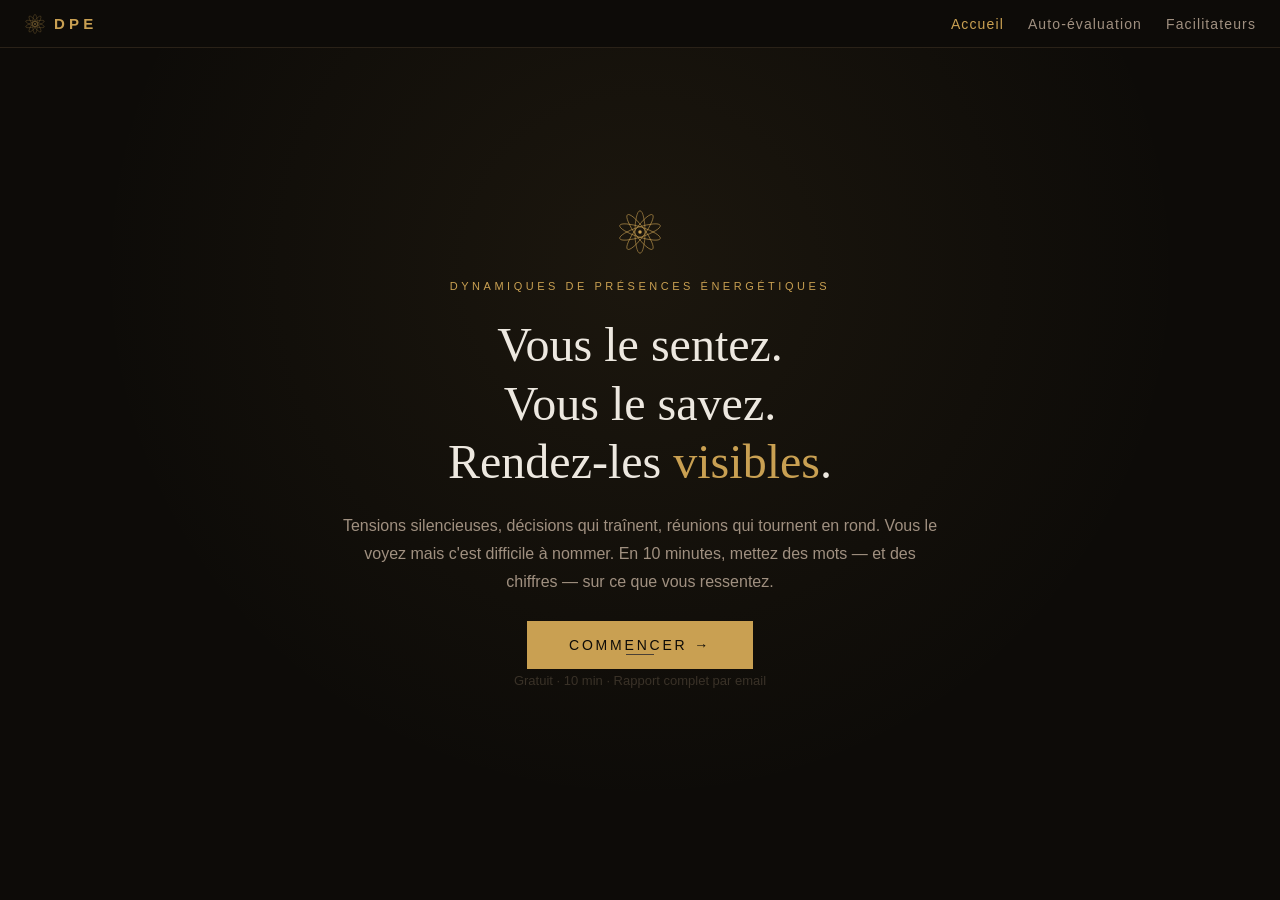
==== commit a2b4b0c4: "Texte hero : Rendez-les visibles (pluriel, dynamiques) Co-Authored-By: Claude Opus 4.6 (1M context) " ====
--- a/index.html
+++ b/index.html
@@ -33,7 +33,7 @@
     <div class="hero-inner">
       <img src="assets/mark.svg" alt="" class="hero-mark reveal" width="48" height="48">
       <p class="htag reveal reveal-d1">Dynamiques de Présences Énergétiques</p>
-      <h1>Vous le sentez.<br>Vous le savez.<br>Rendez-le <span class="gg">visible</span>.</h1>
+      <h1>Vous le sentez.<br>Vous le savez.<br>Rendez-les <span class="gg">visibles</span>.</h1>
       <p class="hsub reveal reveal-d3">Tensions silencieuses, décisions qui traînent, réunions qui tournent en rond. Vous le voyez mais c'est difficile à nommer. En 10 minutes, mettez des mots — et des chiffres — sur ce que vous ressentez.</p>
       <a href="auto-evaluation.html" class="hcta reveal reveal-d4">Commencer →</a>
       <div class="hrule reveal reveal-d4"></div>
@@ -47,7 +47,7 @@
       <span class="ey reveal">Comment ça marche</span>
       <h2 class="reveal reveal-d1">5 dimensions qui font la différence</h2>
       <p class="lead reveal reveal-d2">Une équipe qui fonctionne bien, ce n'est pas un hasard. Ça repose sur cinq piliers concrets que vous pouvez observer, évaluer — et améliorer. Pas besoin d'être expert : vous connaissez déjà les réponses.</p>
-      <p class="lead reveal reveal-d2">Ce diagnostic est un miroir, pas un jugement. Il part de votre vécu, pas d'une norme extérieure. C'est vous qui savez — l'outil vous aide simplement à le voir clairement.</p>
+      <p class="lead reveal reveal-d2">Cette évaluation est un miroir, pas un jugement. Il part de votre vécu, pas d'une norme extérieure. C'est vous qui savez — l'outil vous aide simplement à le voir clairement.</p>
       <div class="cadres-grid">
         <div class="cadre-card reveal" style="border-left-color:#c4603a;background:rgba(196,96,58,.06)">
           <h3 style="color:#c4603a">01 · Confiance</h3>
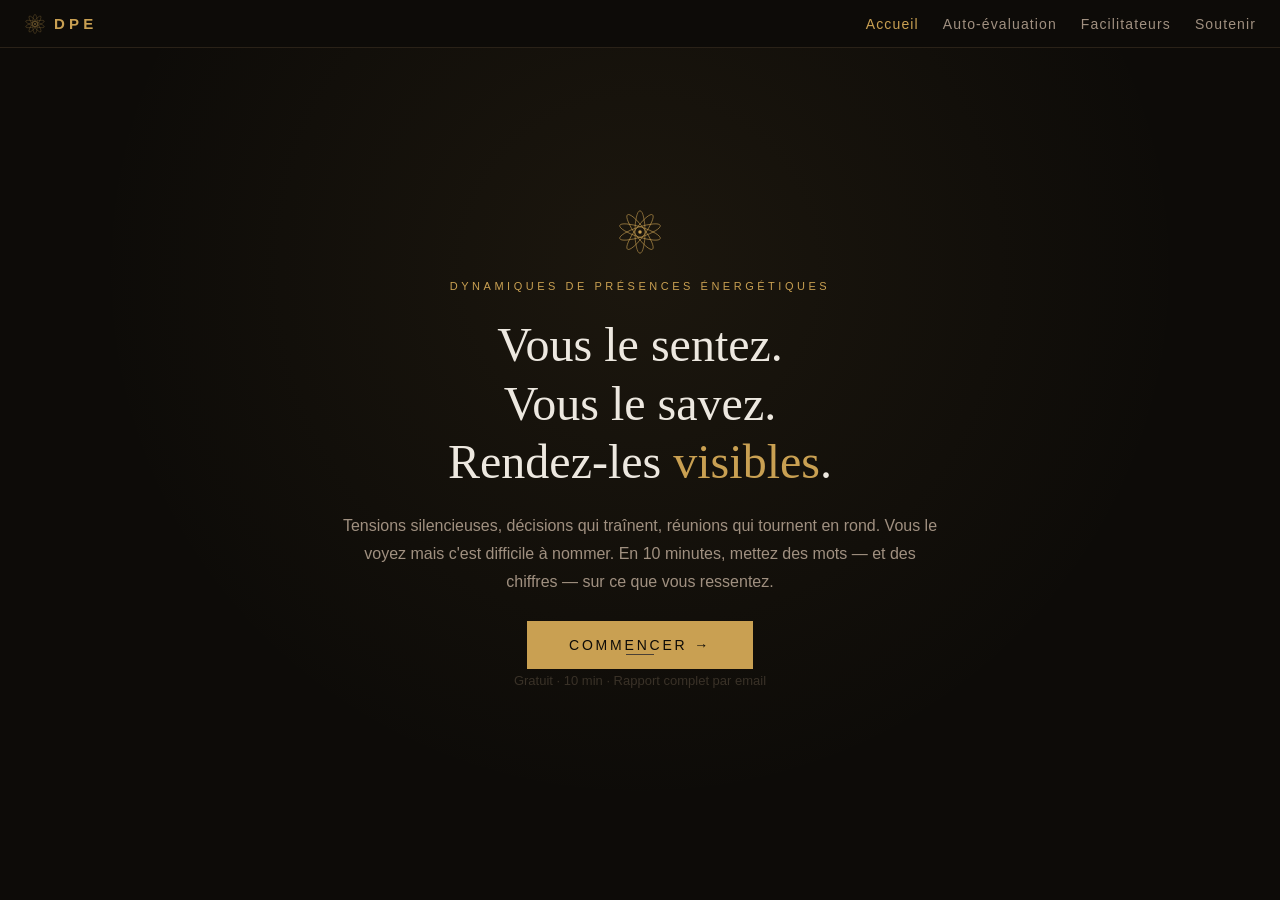
==== commit fa7a43f4: "Page Soutenir intégrée au site - Nouvelle page soutenir.html : formulaire participation consciente +" ====
--- a/index.html
+++ b/index.html
@@ -11,7 +11,7 @@
 <meta property="og:image:width" content="1200">
 <meta property="og:image:height" content="630">
 <meta name="description" content="Le DPE évalue la vitalité de votre organisation à travers cinq cadres systémiques. Diagnostic gratuit en 10 minutes.">
-<link rel="stylesheet" href="style.min.css?v=3">
+<link rel="stylesheet" href="style.min.css?v=4">
 </head>
 <body>
 <a class="skip-link" href="#main">Aller au contenu</a>
@@ -23,6 +23,7 @@
     <a href="index.html" class="active">Accueil</a>
     <a href="auto-evaluation.html">Auto-évaluation</a>
     <a href="facilitateurs.html">Facilitateurs</a>
+    <a href="soutenir.html">Soutenir</a>
   </div>
 </nav>
 
@@ -89,6 +90,6 @@
 
 </main>
 
-<script src="app.min.js?v=2"></script>
+<script src="app.min.js?v=4"></script>
 </body>
 </html>
--- a/style.min.css
+++ b/style.min.css
@@ -1 +1 @@
-*{box-sizing:border-box;margin:0;padding:0}:root{--g:#c9a052;--g2:#8a6830;--bg:#0d0b08;--surf:#1c1710;--brd:#2a2218;--mu:#a09080;--dim:#4a4035}body{font-family:Georgia,serif;background:var(--bg);color:#ede8e0;min-height:100vh}.site-nav .nav-links a.active,.site-nav .nav-links a:hover,a{color:var(--g);text-decoration:none}a:hover{text-decoration:underline}.skip-link{position:absolute;top:-100%;left:16px;background:var(--g);color:var(--bg);padding:8px 16px;font-family:Arial,sans-serif;font-size:13px;z-index:200;border-radius:0 0 4px 4px}.skip-link:focus{top:0}:focus-visible{outline:2px solid var(--g);outline-offset:2px}.site-nav{position:fixed;top:0;left:0;right:0;z-index:100;background:var(--bg);border-bottom:1px solid var(--brd);padding:0 24px;display:flex;align-items:center;height:48px}.site-nav .nav-logo{font-family:Arial,sans-serif;font-size:15px;letter-spacing:.28em;text-transform:uppercase;color:var(--g);font-weight:700;margin-right:auto}.site-nav .nav-logo a{color:inherit;text-decoration:none;display:flex;align-items:center;gap:8px}.nav-mark{width:22px;height:22px;opacity:.85}#nav,.site-nav .nav-links{display:flex;gap:24px;align-items:center}.site-nav .nav-links a{font-family:Arial,sans-serif;font-size:14px;letter-spacing:.08em;color:var(--mu);transition:color .2s}.nav-burger{display:none;background:0 0;border:0;color:var(--mu);font-size:22px;cursor:pointer;padding:4px}@media (max-width:600px){.nav-links{display:none!important;position:absolute;top:48px;left:0;right:0;background:var(--bg);border-bottom:1px solid var(--brd);flex-direction:column;padding:16px 24px;gap:14px}.nav-links.open{display:flex!important}.nav-burger{display:block}}#nav{position:fixed;top:48px;left:0;right:0;z-index:99;background:var(--bg);border-bottom:1px solid var(--brd);padding:11px 18px;gap:12px}#nav.light{background:#f4efe6;border-bottom-color:#cbbfac}.logo{font-family:Arial,sans-serif;font-size:11px;letter-spacing:.22em;text-transform:uppercase;color:var(--g)}#nav.light .logo{color:var(--g2)}.pb{flex:1;max-width:160px;height:2px;background:var(--dim)}#nav.light .pb{background:#cbbfac}.pf{height:100%;background:var(--g);width:0;transition:width .4s}.ns{font-family:Arial,sans-serif;font-size:10px;color:var(--mu)}#nav.light .ns{color:#7a6a55}.sc{display:none;min-height:100vh;padding-top:96px;opacity:0;transform:translateY(30px);transition:opacity .5s cubic-bezier(.16,1,.3,1),transform .5s cubic-bezier(.16,1,.3,1)}.sc.on{opacity:1;transform:translateY(0)}.sc.entering,.sc.on,.sc.out{display:block}.sc.out{position:absolute;top:0;left:0;width:100%;opacity:0;transform:translateY(-30px);pointer-events:none}#s0{background:radial-gradient(ellipse at 50% 25%,rgba(201,160,82,.07) 0%,transparent 60%),var(--bg)}#s0.on{display:flex;align-items:center;justify-content:center}.hbox,.inner{max-width:580px;margin:0 auto;padding:40px 18px 70px}.hbox{max-width:500px;padding:40px 18px 60px;text-align:center}.htag{font-family:Arial,sans-serif;font-size:11px;letter-spacing:.32em;text-transform:uppercase;margin-bottom:18px}h1,h2{font-weight:400}h1{font-size:clamp(28px,5.5vw,48px);line-height:1.22;margin-bottom:16px}.gg,.htag,.rgpd-row a{color:var(--g)}.hcta,.hsub{font-family:Arial,sans-serif}.hsub{font-size:16px;color:var(--mu);line-height:1.75;margin-bottom:34px}.hcta{font-size:14px;letter-spacing:.2em;text-transform:uppercase;padding:16px 42px;background:var(--g);border:0;color:var(--bg);cursor:pointer;margin-bottom:30px}.hcta:hover{background:#d4aa5c}.hrule{width:28px;height:1px;background:var(--dim);margin:0 auto 14px}.hnote{font-family:Arial,sans-serif;font-size:13px;color:#3a3228;line-height:1.8}.ey,.pill.on{color:var(--g)}.ey,.fl,.lead{font-family:Arial,sans-serif}.ey{font-size:11px;letter-spacing:.3em;text-transform:uppercase;display:block;margin-bottom:8px}h2{font-size:clamp(22px,3.5vw,30px);margin-bottom:12px}.fl,.lead{color:var(--mu)}.lead{font-size:15px;line-height:1.7;margin-bottom:22px}.fl{font-size:11px;letter-spacing:.24em;text-transform:uppercase;display:block;margin-bottom:9px}.pills{display:flex;flex-wrap:wrap;gap:7px;margin-bottom:20px}.pill{font-family:Arial,sans-serif;font-size:14px;padding:7px 13px;cursor:pointer;border:1px solid var(--dim);background:0 0;color:var(--mu)}.pill.on{border-color:var(--g);background:#2a1e0e}.nw{display:flex;max-width:200px;margin-bottom:7px}.ni{width:148px;padding:11px 13px;font-family:Georgia,serif;font-size:20px;color:#ede8e0;background:var(--surf);border:1px solid var(--dim);border-right:none;outline:0}.ni:focus{border-color:var(--g)}.hint,.nu{font-family:Arial,sans-serif}.nu{padding:11px 12px;background:var(--surf);border:1px solid var(--dim);font-size:9px;text-transform:uppercase;letter-spacing:.1em;color:var(--mu)}.hint{font-size:13px;color:var(--dim);font-style:italic;margin-bottom:26px}.btns{display:flex;justify-content:space-between;align-items:center;padding-top:18px;border-top:1px solid var(--dim)}.btn{font-family:Arial,sans-serif;font-size:13px;letter-spacing:.17em;text-transform:uppercase;padding:11px 22px;cursor:pointer;border:1px solid var(--g);background:0 0;color:var(--g)}.btn.p{background:var(--g);color:var(--bg)}.btn:disabled{opacity:.25;cursor:not-allowed}.chdr{display:flex;gap:12px;align-items:flex-start;margin-bottom:20px;padding-bottom:16px;border-bottom:1px solid var(--brd)}.cnum{font-size:32px;color:var(--dim);line-height:1;flex-shrink:0;width:40px}.ctag{font-family:Arial,sans-serif;font-size:11px;letter-spacing:.26em;text-transform:uppercase;margin-bottom:3px}.cname{font-size:clamp(18px,2.8vw,24px);line-height:1.2;margin-bottom:4px}.cdesc{font-family:Arial,sans-serif;font-size:14px;color:var(--mu);line-height:1.6}.qcard{background:var(--surf);border-left:3px solid #ffffff22;padding:14px 15px;margin-bottom:10px}.qnum{font-size:11px;letter-spacing:.2em;text-transform:uppercase;color:#6a5030;margin-bottom:6px}.qanc,.qnum,.qtxt{font-family:Arial,sans-serif}.qtxt{font-size:15px;font-weight:700;line-height:1.6;color:#ede8e0;margin-bottom:7px}.qanc{font-size:13px;color:var(--mu);font-style:italic;line-height:1.5;padding-left:9px;border-left:2px solid var(--dim);margin-bottom:12px}.slrow{display:flex;align-items:center;gap:9px}.sll{font-family:Arial,sans-serif;font-size:12px;color:var(--mu);width:72px;flex-shrink:0}.sll.r{text-align:right}input[type=range]{-webkit-appearance:none;appearance:none;flex:1;height:2px;background:var(--dim);outline:0;cursor:pointer}input[type=range]::-webkit-slider-thumb{-webkit-appearance:none;width:18px;height:18px;border-radius:50%;background:var(--g);border:3px solid var(--bg);box-shadow:0 0 0 1px var(--g);cursor:pointer}.slv{font-family:Georgia,serif;font-size:15px;color:var(--g);width:18px;text-align:center;flex-shrink:0}.stc{font-family:Arial,sans-serif;font-size:12px;color:var(--mu)}.sbox{background:var(--surf);border:1px solid var(--brd);padding:22px 18px;text-align:center;margin-bottom:16px}.slbl{font-family:Arial,sans-serif;font-size:9px;letter-spacing:.26em;text-transform:uppercase;color:var(--g);margin-bottom:9px}.sbig{font-size:clamp(50px,9vw,68px);line-height:1;margin-bottom:10px}.ebox p,.sden{color:var(--mu)}.sden{font-size:.38em}.squal{display:inline-block;font-family:Arial,sans-serif;font-size:12px;padding:3px 12px;margin-bottom:12px}.scost{font-size:17px;color:#7fbf7f}.ebox{background:var(--surf);border:1px solid var(--brd);padding:20px 18px}.ebox h3{font-size:19px;font-weight:400;color:#ede8e0;margin-bottom:7px}.ebox p{line-height:1.6;margin-bottom:15px}.erow{display:flex;margin-bottom:8px}.ebox p,.einp{font-family:Arial,sans-serif;font-size:14px}.einp{flex:1;background:#100e08;border:1px solid var(--dim);border-right:none;padding:11px 13px;color:#ede8e0;outline:0}.einp:focus{border-color:var(--g)}.ego{padding:11px 17px;background:var(--g);border:1px solid var(--g);color:var(--bg);font-family:Arial,sans-serif;font-size:13px;letter-spacing:.14em;text-transform:uppercase;cursor:pointer;white-space:nowrap}.ego:disabled{opacity:.35;cursor:not-allowed;background:#3a2a10}.enote,.rgpd-row label{font-family:Arial,sans-serif;font-size:12px;color:var(--dim)}.rgpd-row{display:flex;align-items:flex-start;gap:8px;margin:12px 0 8px}.rgpd-row input[type=checkbox]{margin-top:2px;accent-color:var(--g)}.rgpd-row label{font-size:13px;color:var(--mu);line-height:1.5}#s8{background:#f4efe6;color:#1a1510}.thankyou{min-height:100vh;display:flex;align-items:center;justify-content:center;background:radial-gradient(ellipse at 50% 30%,rgba(201,160,82,.07) 0%,transparent 60%),var(--bg)}.thankyou-inner{max-width:560px;text-align:center;padding:40px 24px}.section h2,.thankyou-inner h1,.thankyou-next h2{margin-bottom:16px}.thankyou-inner .hero-mark{margin-bottom:20px;opacity:.7}.thankyou-ok{color:#7fbf7f}.thankyou-err{color:#c4603a}.thankyou-next{margin-top:40px;padding-top:32px;border-top:1px solid var(--brd);text-align:center}.thankyou-next .lead{text-align:left}.thankyou-next .hcta{margin-top:8px}.rcin,.rcov{position:relative}.rcov{background:var(--bg);color:#ede8e0;padding:50px 18px 38px;overflow:hidden}.rcov::before{content:"";position:absolute;inset:0;background:radial-gradient(ellipse at 30% 50%,rgba(201,160,82,.09)0,transparent 60%);pointer-events:none}.rcin{max-width:700px;margin:0 auto}.rcov-mark{width:56px;height:56px;margin-bottom:16px;opacity:.7;display:block}.rlogo,.rtag{font-family:Arial,sans-serif;font-size:9px;letter-spacing:.26em;text-transform:uppercase;color:var(--g);display:block;margin-bottom:20px}.rtag{letter-spacing:.3em;margin-bottom:10px}.rh1{font-size:clamp(18px,3.5vw,28px);font-weight:400;line-height:1.25;margin-bottom:20px}.rmeta{display:flex;flex-wrap:wrap;gap:16px;padding-top:16px;border-top:1px solid rgba(201,160,82,.2)}.rmi{display:flex;flex-direction:column;gap:2px}.rml{font-family:Arial,sans-serif;font-size:7px;letter-spacing:.26em;text-transform:uppercase;color:rgba(201,160,82,.45)}.rmv{font-size:12px}.rbody{max-width:700px;margin:0 auto;padding:0 18px 60px}.rsec{padding-top:26px;margin-top:26px;border-top:1px solid #cbbfac}.rsec:first-child{border-top:none}.rey{font-family:Arial,sans-serif;font-size:11px;letter-spacing:.28em;text-transform:uppercase;color:var(--g2);display:block;margin-bottom:7px}.rh2,.rp{color:#1a1510}.rh2{font-size:clamp(18px,2.8vw,24px);font-weight:400;margin-bottom:10px}.rp{font-family:Arial,sans-serif;font-size:15px;line-height:1.72;margin-bottom:9px}.dkpis{background:var(--bg);color:#ede8e0;display:grid;grid-template-columns:1fr 1fr;margin:14px 0}.dkc{padding:18px 14px;text-align:center}.dkc:first-child{border-right:1px solid #2a2218}.dkl{font-family:Arial,sans-serif;font-size:8px;letter-spacing:.22em;text-transform:uppercase;color:var(--g);margin-bottom:7px}.dkv{font-size:clamp(36px,6vw,46px);line-height:1;margin-bottom:8px}.dkb,.dks{font-family:Arial,sans-serif;font-size:11px}.dkb{display:inline-block;padding:2px 10px}.dks{color:rgba(255,255,255,.38)}.finh{background:var(--bg);color:#ede8e0;padding:24px 18px;margin:13px 0;text-align:center;overflow:hidden}.finh::before{inset:0;background:radial-gradient(ellipse at 50%0,rgba(201,160,82,.16)0,transparent 60%);pointer-events:none}.finh,.finh>*{position:relative}.ftag{font-family:Arial,sans-serif;font-size:9px;letter-spacing:.24em;text-transform:uppercase;color:var(--g);margin-bottom:8px;display:block}.famt{font-size:clamp(30px,6vw,46px);color:#7fbf7f;line-height:1;margin-bottom:5px}.fper,.frng{font-family:Arial,sans-serif;font-size:11px}.frng{color:rgba(255,255,255,.3);margin-bottom:8px}.fper{color:rgba(255,255,255,.45)}.krow{display:grid;grid-template-columns:repeat(3,1fr);gap:1px;background:#cbbfac;margin:11px 0}.kpi{background:#ebe4d8;padding:11px 8px;text-align:center}.kv{font-size:21px;line-height:1;margin-bottom:2px}.kl{font-family:Arial,sans-serif;font-size:8px;letter-spacing:.11em;text-transform:uppercase;color:#7a6a55}.bkgrid{display:grid;grid-template-columns:1fr 1fr;gap:8px;margin:11px 0}.bkc{background:#ebe4d8;border:1px solid #cbbfac;padding:11px 10px}.bki{font-size:16px;display:block;margin-bottom:4px}.bka{font-size:17px;color:#3d7040;line-height:1;margin-bottom:2px}.bkf,.bkn{font-family:Arial,sans-serif;color:#7a6a55}.bkn{font-size:8px;letter-spacing:.09em;text-transform:uppercase;margin-bottom:3px}.bkf{font-size:10px;font-style:italic;border-top:1px solid #ddd5c5;margin-top:6px;padding-top:6px}.callout{background:#ebe4d8;border-top:3px solid var(--g);padding:12px 15px;margin:11px 0}.ct{font-weight:700;color:var(--g2);margin-bottom:5px}.cb,.ct,.sgp-note{font-family:Arial,sans-serif;font-size:11px}.cb{color:#7a6a55;line-height:1.72;white-space:pre-line}.sgp-note{margin-top:9px;padding:10px 13px;line-height:1.65;border-left:3px solid #b8924a;background:rgba(0,0,0,.04);color:#5a4030}.roi,.roiin{position:relative}.roi{background:var(--bg);margin:13px 0;overflow:hidden}.ccc::before,.finh::before,.roi::before{content:"";position:absolute}.roi::before{inset:0;background:radial-gradient(ellipse at 100% 50%,rgba(201,160,82,.1)0,transparent 60%);pointer-events:none}.roiin{padding:20px 18px}.roibadge{font-family:Arial,sans-serif;font-size:8px;letter-spacing:.26em;text-transform:uppercase;color:var(--g);background:rgba(201,160,82,.12);display:inline-block;padding:3px 10px;margin-bottom:12px}.roihead{font-size:clamp(14px,2.2vw,18px);color:#fff;line-height:1.3;margin-bottom:8px}.roitag{font-family:Arial,sans-serif;font-size:12px;color:rgba(237,232,224,.5);line-height:1.65;margin-bottom:14px;border-left:2px solid rgba(201,160,82,.35);padding-left:12px;font-style:italic}.roig{display:grid;grid-template-columns:1fr 1fr;gap:1px;background:rgba(201,160,82,.15);margin-bottom:13px}.roic{background:#141008;padding:15px 11px;text-align:center}.roiv{font-size:clamp(20px,4vw,30px);line-height:1;margin-bottom:4px}.roidet,.roisub{font-family:Arial,sans-serif}.roisub{font-size:8px;letter-spacing:.11em;text-transform:uppercase;color:rgba(237,232,224,.38);line-height:1.4}.roidet{font-size:11px;color:rgba(237,232,224,.4);line-height:1.65;border-top:1px solid rgba(201,160,82,.12);padding-top:13px}.radwrap{display:flex;justify-content:center;margin:16px 0}.ccgrid{display:grid;grid-template-columns:1fr 1fr;gap:8px;margin:12px 0}.ccc{background:#ebe4d8;border:1px solid #cbbfac;padding:12px 11px;position:relative}.ccc::before{top:0;left:0;width:3px;height:100%}.ccn{font-size:12px;margin-bottom:2px}.ccd{font-family:Arial,sans-serif;font-size:9px;color:#7a6a55;margin-bottom:6px}.ccb,.ccbt{border-radius:2px}.ccbt{height:3px;background:rgba(0,0,0,.08);overflow:hidden;margin-bottom:5px}.ccb{height:100%}.ccrow{display:flex;align-items:center;gap:6px;margin-bottom:5px}.ccnum{font-size:15px}.ccmax{font-size:9px;color:#7a6a55}.ccbadge,.ccmax,.cctxt{font-family:Arial,sans-serif}.ccbadge{font-size:8px;letter-spacing:.09em;text-transform:uppercase;padding:2px 5px;color:#fff;margin-left:auto}.cctxt{font-size:10px;color:#7a6a55;line-height:1.5;border-top:1px solid #ddd5c5;padding-top:5px}.plist{list-style:none;margin:11px 0}.pi{display:flex;gap:10px;align-items:flex-start;padding:10px 0;border-bottom:1px solid #ddd5c5}.pi:last-child{border-bottom:none}.pn{font-size:19px;color:#cbbfac;flex-shrink:0;width:20px;line-height:1}.pd,.ph{font-family:Arial,sans-serif}.ph{font-size:12px;font-weight:700;margin-bottom:3px}.pd{font-size:11px;color:#7a6a55;line-height:1.5}.upside{background:var(--bg);color:#ede8e0;padding:15px;margin:11px 0}.utag{font-family:Arial,sans-serif;font-size:8px;letter-spacing:.2em;text-transform:uppercase;color:var(--g);display:block;margin-bottom:6px}.uamt{font-size:20px;color:#7fbf7f;margin-bottom:5px}.udesc{font-family:Arial,sans-serif;font-size:11px;color:rgba(237,232,224,.45);line-height:1.6}.wkbl{background:var(--bg);color:#ede8e0;padding:17px 15px;margin:11px 0;border-left:4px solid var(--g)}.wkp{font-family:Arial,sans-serif;font-size:12px;color:rgba(237,232,224,.65);line-height:1.7}.wkgrid{display:grid;grid-template-columns:1fr 1fr;gap:7px;margin:10px 0}.stbl th,.wkc{background:#ebe4d8}.wkc{border:1px solid #cbbfac;padding:10px}.wkct{font-weight:700;color:var(--g2);margin-bottom:3px}.stbl,.wkcd,.wkct{font-family:Arial,sans-serif;font-size:11px}.wkcd{color:#7a6a55;line-height:1.5}.stbl{width:100%;border-collapse:collapse;margin:11px 0}.stbl th{text-align:left;font-weight:400;font-size:8px;letter-spacing:.13em;text-transform:uppercase;color:#7a6a55;padding:5px 8px;border-bottom:1px solid #cbbfac}.stbl td{padding:5px 8px;border-bottom:1px solid #ddd5c5;color:#1a1510;line-height:1.4;vertical-align:top}.stbl td:first-child{color:var(--g2)}.rfooter{font-family:Arial,sans-serif;font-size:10px;color:#7a6a55;text-align:center;padding:22px 0;line-height:1.8}details.ref-box{background:#f8f3eb;border:1px solid #ddd0bc;border-left:4px solid var(--g2);margin:11px 0;border-radius:2px}details.ref-box summary{font-family:Arial,sans-serif;font-size:11px;color:var(--g2);padding:10px 14px;cursor:pointer;list-style:none;display:flex;align-items:center;gap:8px;user-select:none;line-height:1.4}details.ref-box summary::-webkit-details-marker{display:none}details.ref-box summary::before{content:"+";font-size:12px;flex-shrink:0;color:var(--g2);font-style:normal}details.ref-box[open]>summary::before,details.ref-dark[open]>summary::before{content:"-"}details.ref-box summary:hover{background:#f0e8d8}.ref-body{padding:11px 14px 14px;border-top:1px solid #ddd0bc}.ref-txt,.ref-who{font-family:Arial,sans-serif;margin-bottom:6px}.ref-who{font-size:11px;font-weight:700;color:#1a1510}.ref-txt{font-size:12px;line-height:1.65;color:#4a3c2a}.ref-dpe,details.ref-dark summary{font-family:Arial,sans-serif;font-size:11px}.ref-dpe{color:var(--g2);font-style:italic;line-height:1.55}details.ref-dark{background:#141008;border:1px solid #3a2a18;border-left:4px solid var(--g);margin:10px 0}details.ref-dark summary{color:var(--g);padding:10px 14px;cursor:pointer;list-style:none;display:flex;align-items:center;gap:8px;user-select:none}details.ref-dark summary::-webkit-details-marker{display:none}details.ref-dark summary::before{content:"+";font-size:12px;flex-shrink:0;color:var(--g)}details.ref-dark summary:hover{background:#1c1610}details.ref-dark .ref-body{border-top-color:#3a2a18}.audit-table strong,details.ref-dark .ref-who{color:#ede8e0}details.ref-dark .ref-txt{color:#a09080}details.ref-dark .ref-dpe{color:var(--g)}.ref-grid{display:grid;grid-template-columns:1fr 1fr;gap:9px;margin:12px 0}@media (max-width:540px){.ref-grid{grid-template-columns:1fr}}.page-content{padding-top:48px;height:calc(100vh - 48px);overflow-y:auto;scroll-snap-type:y mandatory;scroll-behavior:smooth}.page-content>.site-footer-wrap,.page-content>section{scroll-snap-align:start;scroll-snap-stop:always}.hero{min-height:100vh;display:flex;align-items:center;justify-content:center;text-align:center;padding:60px 24px;background:radial-gradient(ellipse at 50% 30%,rgba(201,160,82,.08) 0%,transparent 60%),var(--bg)}.hero-inner{max-width:600px}.hero-mark{width:48px;height:48px;margin-bottom:20px;opacity:.7}.hero .htag{margin-bottom:24px}.hero h1{font-size:clamp(28px,5.5vw,48px);margin-bottom:20px}.hero .hsub{margin-bottom:40px}.section{padding:60px 24px}.section-inner{max-width:700px;margin:0 auto}.section .lead{margin-bottom:24px}.section-alt{min-height:100vh;display:flex;align-items:center;justify-content:center;background:var(--surf);border-top:1px solid var(--brd);border-bottom:1px solid var(--brd)}.reveal{opacity:0;transform:translateY(40px);transition:opacity .8s cubic-bezier(.16,1,.3,1),transform .8s cubic-bezier(.16,1,.3,1)}.reveal.visible{opacity:1;transform:translateY(0)}.reveal-d1{transition-delay:.1s}.reveal-d2{transition-delay:.2s}.reveal-d3{transition-delay:.3s}.reveal-d4{transition-delay:.4s}.cta-footer-section{height:100vh;display:flex;flex-direction:column}.cta-footer-section .cta-section{text-align:center;padding:60px 24px;flex:1;display:flex;flex-direction:column;align-items:center;justify-content:center}.cta-footer-section .site-footer{padding-bottom:24px}.cta-section h2,.fac-header h1{margin-bottom:12px}.cta-section .lead{margin-bottom:32px}.cadres-grid{display:grid;grid-template-columns:1fr 1fr;gap:12px;margin-top:20px}@media (max-width:540px){.cadres-grid{grid-template-columns:1fr}}.cadre-card{background:var(--surf);border:1px solid var(--brd);padding:16px;border-left:3px solid var(--g)}.cadre-card h3{font-family:Arial,sans-serif;font-size:15px;font-weight:700;color:var(--g);margin-bottom:6px}.cadre-card p{font-family:Arial,sans-serif;font-size:14px;color:var(--mu);line-height:1.6}.fac-page{height:calc(100vh - 0px);overflow-y:auto;scroll-snap-type:y mandatory;scroll-behavior:smooth}.fac-page,.fac-section-list{padding-top:48px}.fac-section-form,.fac-section-list{min-height:100vh;scroll-snap-align:start;display:flex;flex-direction:column}.fac-header{padding:30px 24px 20px;text-align:center}.fac-filters{display:flex;gap:12px;justify-content:center;padding:0 24px 20px;flex-wrap:wrap}.fac-search{background:var(--surf);border:1px solid var(--dim);color:#ede8e0;font-family:Arial,sans-serif;font-size:13px;padding:10px 16px;outline:0;width:260px}.fac-filters select:focus,.fac-form-box input:focus,.fac-form-box textarea:focus,.fac-search:focus{border-color:var(--g)}.fac-form-box input::placeholder,.fac-form-box textarea::placeholder,.fac-search::placeholder{color:var(--dim)}.fac-filters select,.fac-form-box input,.fac-form-box textarea{border:1px solid var(--dim);color:#ede8e0;font-family:Arial,sans-serif;font-size:13px;outline:0}.fac-filters select{background:var(--surf);padding:10px 16px;cursor:pointer}.fac-grid{display:grid;grid-template-columns:repeat(auto-fill,minmax(260px,1fr));gap:16px;max-width:960px;margin:0 auto;padding:0 24px 40px;flex:1;align-content:start}.fac-card{background:var(--surf);border:1px solid var(--brd);padding:20px;display:flex;flex-direction:column;gap:10px}.fac-avatar,.fac-card h3,.legal h2{font-size:20px;color:var(--g)}.fac-avatar{width:56px;height:56px;border-radius:50%;background:var(--dim);display:flex;align-items:center;justify-content:center;font-family:Arial,sans-serif;flex-shrink:0}.fac-card h3{font-size:18px;font-weight:400}.fac-desc,.fac-etape p,.fac-region{font-family:Arial,sans-serif;color:var(--mu)}.fac-region{font-size:12px;letter-spacing:.15em;text-transform:uppercase}.fac-desc,.fac-etape p{font-size:14px;line-height:1.65}.fac-contact{font-family:Arial,sans-serif;font-size:12px;letter-spacing:.15em;text-transform:uppercase;padding:8px 16px;border:1px solid var(--g);background:0 0;color:var(--g);cursor:pointer;align-self:flex-start}.fac-contact,.fac-contact:hover{text-decoration:none}.fac-devenir{flex:1;display:flex;flex-direction:column;align-items:center;justify-content:center;text-align:center;padding:40px 24px;max-width:800px;margin:0 auto}.fac-parcours{display:grid;grid-template-columns:repeat(3,1fr);gap:20px;margin:24px 0;width:100%}@media (max-width:600px){.fac-parcours{grid-template-columns:1fr}}.fac-etape{background:var(--surf);border:1px solid var(--brd);padding:20px;text-align:left;border-top:2px solid var(--g)}.fac-enum{font-family:Arial,sans-serif;font-size:10px;letter-spacing:.2em;color:var(--g);opacity:.5}.fac-etape h3,.fac-form-box h3{font-size:16px;color:var(--g);font-weight:400}.fac-etape h3{margin:6px 0 8px}.fac-form-box{width:100%;background:var(--surf);border:1px solid var(--brd);padding:24px;text-align:left;margin-top:8px}.fac-form-box h3{margin-bottom:16px}.fac-form-row{display:grid;grid-template-columns:1fr 1fr;gap:12px}@media (max-width:500px){.fac-form-row{grid-template-columns:1fr}}.fac-form-box input,.fac-form-box textarea{background:var(--bg);padding:10px 14px;width:100%;margin-bottom:12px;resize:vertical}.fac-form-footer{display:flex;align-items:center;justify-content:space-between;gap:12px;flex-wrap:wrap}.fac-form-note,.legal li,.legal p{font-family:Arial,sans-serif;font-size:12px;color:var(--dim)}.audit-table th,.fac-form-btn{color:var(--g);letter-spacing:.1em}.fac-form-btn{font-family:Arial,sans-serif;font-size:14px;padding:12px 24px;border:1px solid var(--g);background:0 0;cursor:pointer;white-space:nowrap}.fac-contact:hover,.fac-form-btn:hover{background:var(--g);color:var(--bg)}.legal{max-width:700px;margin:0 auto;padding:60px 24px}.legal h1{margin-bottom:24px}.legal h2{margin-top:30px;margin-bottom:10px}.legal li,.legal p{font-size:15px;color:var(--mu);line-height:1.75;margin-bottom:10px}.audit-table,.site-footer p{font-family:Arial,sans-serif;font-size:12px}.audit-table{width:100%;border-collapse:collapse;margin:16px 0 24px}.audit-table th{text-align:left;padding:8px 12px;border-bottom:1px solid var(--g);font-size:10px;text-transform:uppercase}.audit-table td{padding:8px 12px;color:var(--mu);border-bottom:1px solid var(--brd)}.legal ul{padding-left:20px;margin-bottom:16px}.site-footer{border-top:1px solid var(--brd);padding:30px 24px;text-align:center}.footer-logo{width:140px;margin-bottom:12px;opacity:.6}.site-footer p{color:var(--dim);line-height:1.8}.site-footer a{color:var(--mu)}+*{box-sizing:border-box;margin:0;padding:0}:root{--g:#c9a052;--g2:#8a6830;--bg:#0d0b08;--surf:#1c1710;--brd:#2a2218;--mu:#a09080;--dim:#4a4035}body{font-family:Georgia,serif;background:var(--bg);color:#ede8e0;min-height:100vh}.site-nav .nav-links a.active,.site-nav .nav-links a:hover,a{color:var(--g);text-decoration:none}a:hover{text-decoration:underline}.skip-link{position:absolute;top:-100%;left:16px;background:var(--g);color:var(--bg);padding:8px 16px;font-family:Arial,sans-serif;font-size:13px;z-index:200;border-radius:0 0 4px 4px}.skip-link:focus{top:0}:focus-visible{outline:2px solid var(--g);outline-offset:2px}.site-nav{position:fixed;top:0;left:0;right:0;z-index:100;background:var(--bg);border-bottom:1px solid var(--brd);padding:0 24px;display:flex;align-items:center;height:48px}.site-nav .nav-logo{font-family:Arial,sans-serif;font-size:15px;letter-spacing:.28em;text-transform:uppercase;color:var(--g);font-weight:700;margin-right:auto}.site-nav .nav-logo a{color:inherit;text-decoration:none;display:flex;align-items:center;gap:8px}.nav-mark{width:22px;height:22px;opacity:.85}#nav,.site-nav .nav-links{display:flex;gap:24px;align-items:center}.site-nav .nav-links a{font-family:Arial,sans-serif;font-size:14px;letter-spacing:.08em;color:var(--mu);transition:color .2s}.nav-burger{display:none;background:0 0;border:0;color:var(--mu);font-size:22px;cursor:pointer;padding:4px}@media (max-width:600px){.nav-links{display:none!important;position:absolute;top:48px;left:0;right:0;background:var(--bg);border-bottom:1px solid var(--brd);flex-direction:column;padding:16px 24px;gap:14px}.nav-links.open{display:flex!important}.nav-burger{display:block}}#nav{position:fixed;top:48px;left:0;right:0;z-index:99;background:var(--bg);border-bottom:1px solid var(--brd);padding:11px 18px;gap:12px}#nav.light{background:#f4efe6;border-bottom-color:#cbbfac}.logo{font-family:Arial,sans-serif;font-size:11px;letter-spacing:.22em;text-transform:uppercase;color:var(--g)}#nav.light .logo{color:var(--g2)}.pb{flex:1;max-width:160px;height:2px;background:var(--dim)}#nav.light .pb{background:#cbbfac}.pf{height:100%;background:var(--g);width:0;transition:width .4s}.ns{font-family:Arial,sans-serif;font-size:10px;color:var(--mu)}#nav.light .ns{color:#7a6a55}.sc{display:none;min-height:100vh;padding-top:96px;opacity:0;transform:translateY(30px);transition:opacity .5s cubic-bezier(.16,1,.3,1),transform .5s cubic-bezier(.16,1,.3,1)}.sc.on{opacity:1;transform:translateY(0)}.sc.entering,.sc.on,.sc.out{display:block}.sc.out{position:absolute;top:0;left:0;width:100%;opacity:0;transform:translateY(-30px);pointer-events:none}#s0{background:radial-gradient(ellipse at 50% 25%,rgba(201,160,82,.07) 0%,transparent 60%),var(--bg)}#s0.on{display:flex;align-items:center;justify-content:center}.hbox,.inner{max-width:580px;margin:0 auto;padding:40px 18px 70px}.hbox{max-width:500px;padding:40px 18px 60px;text-align:center}.htag{font-family:Arial,sans-serif;font-size:11px;letter-spacing:.32em;text-transform:uppercase;margin-bottom:18px}h1,h2{font-weight:400}h1{font-size:clamp(28px,5.5vw,48px);line-height:1.22;margin-bottom:16px}.gg,.htag,.rgpd-row a{color:var(--g)}.hcta,.hsub{font-family:Arial,sans-serif}.hsub{font-size:16px;color:var(--mu);line-height:1.75;margin-bottom:34px}.hcta{font-size:14px;letter-spacing:.2em;text-transform:uppercase;padding:16px 42px;background:var(--g);border:0;color:var(--bg);cursor:pointer;margin-bottom:30px}.hcta:hover{background:#d4aa5c}.hrule{width:28px;height:1px;background:var(--dim);margin:0 auto 14px}.hnote{font-family:Arial,sans-serif;font-size:13px;color:#3a3228;line-height:1.8}.ey,.pill.on{color:var(--g)}.ey,.fl,.lead{font-family:Arial,sans-serif}.ey{font-size:11px;letter-spacing:.3em;text-transform:uppercase;display:block;margin-bottom:8px}h2{font-size:clamp(22px,3.5vw,30px);margin-bottom:12px}.fl,.lead{color:var(--mu)}.lead{font-size:15px;line-height:1.7;margin-bottom:22px}.fl{font-size:11px;letter-spacing:.24em;text-transform:uppercase;display:block;margin-bottom:9px}.pills{display:flex;flex-wrap:wrap;gap:7px;margin-bottom:20px}.pill{font-family:Arial,sans-serif;font-size:14px;padding:7px 13px;cursor:pointer;border:1px solid var(--dim);background:0 0;color:var(--mu)}.pill.on{border-color:var(--g);background:#2a1e0e}.nw{display:flex;max-width:200px;margin-bottom:7px}.ni{width:148px;padding:11px 13px;font-family:Georgia,serif;font-size:20px;color:#ede8e0;background:var(--surf);border:1px solid var(--dim);border-right:none;outline:0}.ni:focus{border-color:var(--g)}.hint,.nu{font-family:Arial,sans-serif}.nu{padding:11px 12px;background:var(--surf);border:1px solid var(--dim);font-size:9px;text-transform:uppercase;letter-spacing:.1em;color:var(--mu)}.hint{font-size:13px;color:var(--dim);font-style:italic;margin-bottom:26px}.btns{display:flex;justify-content:space-between;align-items:center;padding-top:18px;border-top:1px solid var(--dim)}.btn{font-family:Arial,sans-serif;font-size:13px;letter-spacing:.17em;text-transform:uppercase;padding:11px 22px;cursor:pointer;border:1px solid var(--g);background:0 0;color:var(--g)}.btn.p{background:var(--g);color:var(--bg)}.btn:disabled{opacity:.25;cursor:not-allowed}.chdr{display:flex;gap:12px;align-items:flex-start;margin-bottom:20px;padding-bottom:16px;border-bottom:1px solid var(--brd)}.cnum{font-size:32px;color:var(--dim);line-height:1;flex-shrink:0;width:40px}.ctag{font-family:Arial,sans-serif;font-size:11px;letter-spacing:.26em;text-transform:uppercase;margin-bottom:3px}.cname{font-size:clamp(18px,2.8vw,24px);line-height:1.2;margin-bottom:4px}.cdesc{font-family:Arial,sans-serif;font-size:14px;color:var(--mu);line-height:1.6}.qcard{background:var(--surf);border-left:3px solid #ffffff22;padding:14px 15px;margin-bottom:10px}.qnum{font-size:11px;letter-spacing:.2em;text-transform:uppercase;color:#6a5030;margin-bottom:6px}.qanc,.qnum,.qtxt{font-family:Arial,sans-serif}.qtxt{font-size:15px;font-weight:700;line-height:1.6;color:#ede8e0;margin-bottom:7px}.qanc{font-size:13px;color:var(--mu);font-style:italic;line-height:1.5;padding-left:9px;border-left:2px solid var(--dim);margin-bottom:12px}.slrow{display:flex;align-items:center;gap:9px}.sll{font-family:Arial,sans-serif;font-size:12px;color:var(--mu);width:72px;flex-shrink:0}.sll.r{text-align:right}input[type=range]{-webkit-appearance:none;appearance:none;flex:1;height:2px;background:var(--dim);outline:0;cursor:pointer}input[type=range]::-webkit-slider-thumb{-webkit-appearance:none;width:18px;height:18px;border-radius:50%;background:var(--g);border:3px solid var(--bg);box-shadow:0 0 0 1px var(--g);cursor:pointer}.slv{font-family:Georgia,serif;font-size:15px;color:var(--g);width:18px;text-align:center;flex-shrink:0}.stc{font-family:Arial,sans-serif;font-size:12px;color:var(--mu)}.sbox{background:var(--surf);border:1px solid var(--brd);padding:22px 18px;text-align:center;margin-bottom:16px}.slbl{font-family:Arial,sans-serif;font-size:9px;letter-spacing:.26em;text-transform:uppercase;color:var(--g);margin-bottom:9px}.sbig{font-size:clamp(50px,9vw,68px);line-height:1;margin-bottom:10px}.ebox p,.sden{color:var(--mu)}.sden{font-size:.38em}.squal{display:inline-block;font-family:Arial,sans-serif;font-size:12px;padding:3px 12px;margin-bottom:12px}.scost{font-size:17px;color:#7fbf7f}.ebox{background:var(--surf);border:1px solid var(--brd);padding:20px 18px}.ebox h3{font-size:19px;font-weight:400;color:#ede8e0;margin-bottom:7px}.ebox p{line-height:1.6;margin-bottom:15px}.erow{display:flex;margin-bottom:8px}.ebox p,.einp{font-family:Arial,sans-serif;font-size:14px}.einp{flex:1;background:#100e08;border:1px solid var(--dim);border-right:none;padding:11px 13px;color:#ede8e0;outline:0}.einp:focus{border-color:var(--g)}.ego{padding:11px 17px;background:var(--g);border:1px solid var(--g);color:var(--bg);font-family:Arial,sans-serif;font-size:13px;letter-spacing:.14em;text-transform:uppercase;cursor:pointer;white-space:nowrap}.ego:disabled{opacity:.35;cursor:not-allowed;background:#3a2a10}.enote,.rgpd-row label{font-family:Arial,sans-serif;font-size:12px;color:var(--dim)}.rgpd-row{display:flex;align-items:flex-start;gap:8px;margin:12px 0 8px}.rgpd-row input[type=checkbox]{margin-top:2px;accent-color:var(--g)}.rgpd-row label{font-size:13px;color:var(--mu);line-height:1.5}#s8{background:var(--bg)}.thankyou{min-height:100vh;display:flex;align-items:center;justify-content:center;background:radial-gradient(ellipse at 50% 30%,rgba(201,160,82,.07) 0%,transparent 60%),var(--bg)}.thankyou-inner{max-width:520px;text-align:center;padding:40px 24px}.thankyou-inner .hero-mark{margin-bottom:24px;opacity:.5}.thankyou-inner h1{margin-bottom:20px;font-size:clamp(24px,4vw,36px)}.thankyou-inner .hsub{font-size:15px;line-height:1.75;margin-bottom:0}.thankyou-ok{color:#7fbf7f}.thankyou-err{color:#c4603a}.thankyou-next{margin-top:36px;padding-top:28px;border-top:1px solid var(--brd);text-align:left}.modal-box h3,.thankyou-next h2{margin-bottom:14px;font-size:18px}.modal-box p,.thankyou-next .lead{font-size:14px;line-height:1.75;margin-bottom:16px}.thankyou-next .hcta{margin-top:0;display:inline-block}.modal-overlay{display:none;position:fixed;inset:0;background:rgba(0,0,0,.7);z-index:200;align-items:center;justify-content:center}.modal-overlay.open{display:flex}.modal-box{background:var(--surf);border:1px solid var(--brd);padding:32px;max-width:440px;margin:24px;text-align:center}.modal-box h3{font-weight:400;margin-bottom:12px;color:#ede8e0}.modal-box p{font-family:Arial,sans-serif;color:var(--mu);line-height:1.7;margin-bottom:24px}.modal-buttons{display:flex;gap:12px;justify-content:center}.modal-cancel,.modal-confirm{font-family:Arial,sans-serif;font-size:13px;cursor:pointer}.modal-cancel{padding:10px 20px;background:0 0;border:1px solid var(--dim);color:var(--mu)}.modal-cancel:hover{border-color:var(--mu);color:#ede8e0}.modal-confirm{letter-spacing:.1em;padding:10px 24px;background:var(--g);border:1px solid var(--g);color:var(--bg)}.modal-confirm:hover{background:#d4aa5c}.thankyou-buttons{display:flex;gap:12px;justify-content:center;flex-wrap:wrap;margin-top:20px}.hcta-outline{background:0 0;border:1px solid var(--g);color:var(--g)}.hcta-outline:hover{background:var(--g);color:var(--bg)}.rcin,.rcov{position:relative}.rcov{background:var(--bg);color:#ede8e0;padding:50px 18px 38px;overflow:hidden}.rcov::before{content:"";position:absolute;inset:0;background:radial-gradient(ellipse at 30% 50%,rgba(201,160,82,.09)0,transparent 60%);pointer-events:none}.rcin{max-width:700px;margin:0 auto}.rcov-mark{width:56px;height:56px;margin-bottom:16px;opacity:.7;display:block}.rlogo,.rtag{font-family:Arial,sans-serif;font-size:9px;letter-spacing:.26em;text-transform:uppercase;color:var(--g);display:block;margin-bottom:20px}.rtag{letter-spacing:.3em;margin-bottom:10px}.rh1{font-size:clamp(18px,3.5vw,28px);font-weight:400;line-height:1.25;margin-bottom:20px}.rmeta{display:flex;flex-wrap:wrap;gap:16px;padding-top:16px;border-top:1px solid rgba(201,160,82,.2)}.rmi{display:flex;flex-direction:column;gap:2px}.rml{font-family:Arial,sans-serif;font-size:7px;letter-spacing:.26em;text-transform:uppercase;color:rgba(201,160,82,.45)}.rmv{font-size:12px}.rbody{max-width:700px;margin:0 auto;padding:0 18px 60px}.rsec{padding-top:26px;margin-top:26px;border-top:1px solid #cbbfac}.rsec:first-child{border-top:none}.rey{font-family:Arial,sans-serif;font-size:11px;letter-spacing:.28em;text-transform:uppercase;color:var(--g2);display:block;margin-bottom:7px}.rh2,.rp{color:#1a1510}.rh2{font-size:clamp(18px,2.8vw,24px);font-weight:400;margin-bottom:10px}.rp{font-family:Arial,sans-serif;font-size:15px;line-height:1.72;margin-bottom:9px}.dkpis{background:var(--bg);color:#ede8e0;display:grid;grid-template-columns:1fr 1fr;margin:14px 0}.dkc{padding:18px 14px;text-align:center}.dkc:first-child{border-right:1px solid #2a2218}.dkl{font-family:Arial,sans-serif;font-size:8px;letter-spacing:.22em;text-transform:uppercase;color:var(--g);margin-bottom:7px}.dkv{font-size:clamp(36px,6vw,46px);line-height:1;margin-bottom:8px}.dkb,.dks{font-family:Arial,sans-serif;font-size:11px}.dkb{display:inline-block;padding:2px 10px}.dks{color:rgba(255,255,255,.38)}.finh{background:var(--bg);color:#ede8e0;padding:24px 18px;margin:13px 0;text-align:center;overflow:hidden}.finh::before{inset:0;background:radial-gradient(ellipse at 50%0,rgba(201,160,82,.16)0,transparent 60%);pointer-events:none}.finh,.finh>*{position:relative}.ftag{font-family:Arial,sans-serif;font-size:9px;letter-spacing:.24em;text-transform:uppercase;color:var(--g);margin-bottom:8px;display:block}.famt{font-size:clamp(30px,6vw,46px);color:#7fbf7f;line-height:1;margin-bottom:5px}.fper,.frng{font-family:Arial,sans-serif;font-size:11px}.frng{color:rgba(255,255,255,.3);margin-bottom:8px}.fper{color:rgba(255,255,255,.45)}.krow{display:grid;grid-template-columns:repeat(3,1fr);gap:1px;background:#cbbfac;margin:11px 0}.kpi{background:#ebe4d8;padding:11px 8px;text-align:center}.kv{font-size:21px;line-height:1;margin-bottom:2px}.kl{font-family:Arial,sans-serif;font-size:8px;letter-spacing:.11em;text-transform:uppercase;color:#7a6a55}.bkgrid{display:grid;grid-template-columns:1fr 1fr;gap:8px;margin:11px 0}.bkc{background:#ebe4d8;border:1px solid #cbbfac;padding:11px 10px}.bki{font-size:16px;display:block;margin-bottom:4px}.bka{font-size:17px;color:#3d7040;line-height:1;margin-bottom:2px}.bkf,.bkn{font-family:Arial,sans-serif;color:#7a6a55}.bkn{font-size:8px;letter-spacing:.09em;text-transform:uppercase;margin-bottom:3px}.bkf{font-size:10px;font-style:italic;border-top:1px solid #ddd5c5;margin-top:6px;padding-top:6px}.callout{background:#ebe4d8;border-top:3px solid var(--g);padding:12px 15px;margin:11px 0}.ct{font-weight:700;color:var(--g2);margin-bottom:5px}.cb,.ct,.sgp-note{font-family:Arial,sans-serif;font-size:11px}.cb{color:#7a6a55;line-height:1.72;white-space:pre-line}.sgp-note{margin-top:9px;padding:10px 13px;line-height:1.65;border-left:3px solid #b8924a;background:rgba(0,0,0,.04);color:#5a4030}.roi,.roiin{position:relative}.roi{background:var(--bg);margin:13px 0;overflow:hidden}.ccc::before,.finh::before,.roi::before{content:"";position:absolute}.roi::before{inset:0;background:radial-gradient(ellipse at 100% 50%,rgba(201,160,82,.1)0,transparent 60%);pointer-events:none}.roiin{padding:20px 18px}.roibadge{font-family:Arial,sans-serif;font-size:8px;letter-spacing:.26em;text-transform:uppercase;color:var(--g);background:rgba(201,160,82,.12);display:inline-block;padding:3px 10px;margin-bottom:12px}.roihead{font-size:clamp(14px,2.2vw,18px);color:#fff;line-height:1.3;margin-bottom:8px}.roitag{font-family:Arial,sans-serif;font-size:12px;color:rgba(237,232,224,.5);line-height:1.65;margin-bottom:14px;border-left:2px solid rgba(201,160,82,.35);padding-left:12px;font-style:italic}.roig{display:grid;grid-template-columns:1fr 1fr;gap:1px;background:rgba(201,160,82,.15);margin-bottom:13px}.roic{background:#141008;padding:15px 11px;text-align:center}.roiv{font-size:clamp(20px,4vw,30px);line-height:1;margin-bottom:4px}.roidet,.roisub{font-family:Arial,sans-serif}.roisub{font-size:8px;letter-spacing:.11em;text-transform:uppercase;color:rgba(237,232,224,.38);line-height:1.4}.roidet{font-size:11px;color:rgba(237,232,224,.4);line-height:1.65;border-top:1px solid rgba(201,160,82,.12);padding-top:13px}.radwrap{display:flex;justify-content:center;margin:16px 0}.ccgrid{display:grid;grid-template-columns:1fr 1fr;gap:8px;margin:12px 0}.ccc{background:#ebe4d8;border:1px solid #cbbfac;padding:12px 11px;position:relative}.ccc::before{top:0;left:0;width:3px;height:100%}.ccn{font-size:12px;margin-bottom:2px}.ccd{font-family:Arial,sans-serif;font-size:9px;color:#7a6a55;margin-bottom:6px}.ccb,.ccbt{border-radius:2px}.ccbt{height:3px;background:rgba(0,0,0,.08);overflow:hidden;margin-bottom:5px}.ccb{height:100%}.ccrow{display:flex;align-items:center;gap:6px;margin-bottom:5px}.ccnum{font-size:15px}.ccmax{font-size:9px;color:#7a6a55}.ccbadge,.ccmax,.cctxt{font-family:Arial,sans-serif}.ccbadge{font-size:8px;letter-spacing:.09em;text-transform:uppercase;padding:2px 5px;color:#fff;margin-left:auto}.cctxt{font-size:10px;color:#7a6a55;line-height:1.5;border-top:1px solid #ddd5c5;padding-top:5px}.plist{list-style:none;margin:11px 0}.pi{display:flex;gap:10px;align-items:flex-start;padding:10px 0;border-bottom:1px solid #ddd5c5}.pi:last-child{border-bottom:none}.pn{font-size:19px;color:#cbbfac;flex-shrink:0;width:20px;line-height:1}.pd,.ph{font-family:Arial,sans-serif}.ph{font-size:12px;font-weight:700;margin-bottom:3px}.pd{font-size:11px;color:#7a6a55;line-height:1.5}.upside{background:var(--bg);color:#ede8e0;padding:15px;margin:11px 0}.utag{font-family:Arial,sans-serif;font-size:8px;letter-spacing:.2em;text-transform:uppercase;color:var(--g);display:block;margin-bottom:6px}.uamt{font-size:20px;color:#7fbf7f;margin-bottom:5px}.udesc{font-family:Arial,sans-serif;font-size:11px;color:rgba(237,232,224,.45);line-height:1.6}.wkbl{background:var(--bg);color:#ede8e0;padding:17px 15px;margin:11px 0;border-left:4px solid var(--g)}.wkp{font-family:Arial,sans-serif;font-size:12px;color:rgba(237,232,224,.65);line-height:1.7}.wkgrid{display:grid;grid-template-columns:1fr 1fr;gap:7px;margin:10px 0}.stbl th,.wkc{background:#ebe4d8}.wkc{border:1px solid #cbbfac;padding:10px}.wkct{font-weight:700;color:var(--g2);margin-bottom:3px}.stbl,.wkcd,.wkct{font-family:Arial,sans-serif;font-size:11px}.wkcd{color:#7a6a55;line-height:1.5}.stbl{width:100%;border-collapse:collapse;margin:11px 0}.stbl th{text-align:left;font-weight:400;font-size:8px;letter-spacing:.13em;text-transform:uppercase;color:#7a6a55;padding:5px 8px;border-bottom:1px solid #cbbfac}.stbl td{padding:5px 8px;border-bottom:1px solid #ddd5c5;color:#1a1510;line-height:1.4;vertical-align:top}.stbl td:first-child{color:var(--g2)}.rfooter{font-family:Arial,sans-serif;font-size:10px;color:#7a6a55;text-align:center;padding:22px 0;line-height:1.8}details.ref-box{background:#f8f3eb;border:1px solid #ddd0bc;border-left:4px solid var(--g2);margin:11px 0;border-radius:2px}details.ref-box summary{font-family:Arial,sans-serif;font-size:11px;color:var(--g2);padding:10px 14px;cursor:pointer;list-style:none;display:flex;align-items:center;gap:8px;user-select:none;line-height:1.4}details.ref-box summary::-webkit-details-marker{display:none}details.ref-box summary::before{content:"+";font-size:12px;flex-shrink:0;color:var(--g2);font-style:normal}details.ref-box[open]>summary::before,details.ref-dark[open]>summary::before{content:"-"}details.ref-box summary:hover{background:#f0e8d8}.ref-body{padding:11px 14px 14px;border-top:1px solid #ddd0bc}.ref-txt,.ref-who{font-family:Arial,sans-serif;margin-bottom:6px}.ref-who{font-size:11px;font-weight:700;color:#1a1510}.ref-txt{font-size:12px;line-height:1.65;color:#4a3c2a}.ref-dpe,details.ref-dark summary{font-family:Arial,sans-serif;font-size:11px}.ref-dpe{color:var(--g2);font-style:italic;line-height:1.55}details.ref-dark{background:#141008;border:1px solid #3a2a18;border-left:4px solid var(--g);margin:10px 0}details.ref-dark summary{color:var(--g);padding:10px 14px;cursor:pointer;list-style:none;display:flex;align-items:center;gap:8px;user-select:none}details.ref-dark summary::-webkit-details-marker{display:none}details.ref-dark summary::before{content:"+";font-size:12px;flex-shrink:0;color:var(--g)}details.ref-dark summary:hover{background:#1c1610}details.ref-dark .ref-body{border-top-color:#3a2a18}.audit-table strong,details.ref-dark .ref-who{color:#ede8e0}details.ref-dark .ref-txt{color:#a09080}details.ref-dark .ref-dpe{color:var(--g)}.ref-grid{display:grid;grid-template-columns:1fr 1fr;gap:9px;margin:12px 0}@media (max-width:540px){.ref-grid{grid-template-columns:1fr}}.page-content{padding-top:48px;height:calc(100vh - 48px);overflow-y:auto;scroll-snap-type:y mandatory;scroll-behavior:smooth}.page-content>.site-footer-wrap,.page-content>section{scroll-snap-align:start;scroll-snap-stop:always}.hero{min-height:100vh;display:flex;align-items:center;justify-content:center;text-align:center;padding:60px 24px;background:radial-gradient(ellipse at 50% 30%,rgba(201,160,82,.08) 0%,transparent 60%),var(--bg)}.hero-inner{max-width:600px}.hero-mark{width:48px;height:48px;margin-bottom:20px;opacity:.7}.hero .htag{margin-bottom:24px}.hero h1{font-size:clamp(28px,5.5vw,48px);margin-bottom:20px}.hero .hsub{margin-bottom:40px}.section{padding:60px 24px}.section-inner{max-width:700px;margin:0 auto}.section h2{margin-bottom:16px}.section .lead{margin-bottom:24px}.section-alt{min-height:100vh;display:flex;align-items:center;justify-content:center;background:var(--surf);border-top:1px solid var(--brd);border-bottom:1px solid var(--brd)}.reveal{opacity:0;transform:translateY(40px);transition:opacity .8s cubic-bezier(.16,1,.3,1),transform .8s cubic-bezier(.16,1,.3,1)}.reveal.visible{opacity:1;transform:translateY(0)}.reveal-d1{transition-delay:.1s}.reveal-d2{transition-delay:.2s}.reveal-d3{transition-delay:.3s}.reveal-d4{transition-delay:.4s}.cta-footer-section{height:100vh;display:flex;flex-direction:column}.cta-footer-section .cta-section{text-align:center;padding:60px 24px;flex:1;display:flex;flex-direction:column;align-items:center;justify-content:center}.cta-footer-section .site-footer{padding-bottom:24px}.cta-section h2,.fac-header h1{margin-bottom:12px}.cta-section .lead{margin-bottom:32px}.cadres-grid{display:grid;grid-template-columns:1fr 1fr;gap:12px;margin-top:20px}@media (max-width:540px){.cadres-grid{grid-template-columns:1fr}}.cadre-card{background:var(--surf);border:1px solid var(--brd);padding:16px;border-left:3px solid var(--g)}.cadre-card h3{font-family:Arial,sans-serif;font-size:15px;font-weight:700;color:var(--g);margin-bottom:6px}.cadre-card p{font-family:Arial,sans-serif;font-size:14px;color:var(--mu);line-height:1.6}.fac-page{height:calc(100vh - 0px);overflow-y:auto;scroll-snap-type:y mandatory;scroll-behavior:smooth}.fac-page,.fac-section-list{padding-top:48px}.fac-section-form,.fac-section-list{min-height:100vh;scroll-snap-align:start;display:flex;flex-direction:column}.fac-header{padding:30px 24px 20px;text-align:center}.fac-filters{display:flex;gap:12px;justify-content:center;padding:0 24px 20px;flex-wrap:wrap}.fac-search{background:var(--surf);border:1px solid var(--dim);color:#ede8e0;font-family:Arial,sans-serif;font-size:13px;padding:10px 16px;outline:0;width:260px}.fac-filters select:focus,.fac-form-box input:focus,.fac-form-box textarea:focus,.fac-search:focus{border-color:var(--g)}.fac-form-box input::placeholder,.fac-form-box textarea::placeholder,.fac-search::placeholder{color:var(--dim)}.fac-filters select,.fac-form-box input,.fac-form-box textarea{border:1px solid var(--dim);color:#ede8e0;font-family:Arial,sans-serif;font-size:13px;outline:0}.fac-filters select{background:var(--surf);padding:10px 16px;cursor:pointer}.fac-grid{display:grid;grid-template-columns:repeat(auto-fill,minmax(260px,1fr));gap:16px;max-width:960px;margin:0 auto;padding:0 24px 40px;flex:1;align-content:start}.fac-card{background:var(--surf);border:1px solid var(--brd);padding:20px;display:flex;flex-direction:column;gap:10px}.fac-avatar,.fac-card h3,.legal h2{font-size:20px;color:var(--g)}.fac-avatar{width:56px;height:56px;border-radius:50%;background:var(--dim);display:flex;align-items:center;justify-content:center;font-family:Arial,sans-serif;flex-shrink:0}.fac-card h3{font-size:18px;font-weight:400}.fac-desc,.fac-etape p,.fac-region{font-family:Arial,sans-serif;color:var(--mu)}.fac-region{font-size:12px;letter-spacing:.15em;text-transform:uppercase}.fac-desc,.fac-etape p{font-size:14px;line-height:1.65}.fac-contact{font-family:Arial,sans-serif;font-size:12px;letter-spacing:.15em;text-transform:uppercase;padding:8px 16px;border:1px solid var(--g);background:0 0;color:var(--g);cursor:pointer;align-self:flex-start}.fac-contact,.fac-contact:hover{text-decoration:none}.fac-devenir{flex:1;display:flex;flex-direction:column;align-items:center;justify-content:center;text-align:center;padding:40px 24px;max-width:800px;margin:0 auto}.fac-parcours{display:grid;grid-template-columns:repeat(3,1fr);gap:20px;margin:24px 0;width:100%}@media (max-width:600px){.fac-parcours{grid-template-columns:1fr}}.fac-etape{background:var(--surf);border:1px solid var(--brd);padding:20px;text-align:left;border-top:2px solid var(--g)}.fac-enum{font-family:Arial,sans-serif;font-size:10px;letter-spacing:.2em;color:var(--g);opacity:.5}.fac-etape h3,.fac-form-box h3{font-size:16px;color:var(--g);font-weight:400}.fac-etape h3{margin:6px 0 8px}.fac-form-box{width:100%;background:var(--surf);border:1px solid var(--brd);padding:24px;text-align:left;margin-top:8px}.fac-form-box h3{margin-bottom:16px}.fac-form-row{display:grid;grid-template-columns:1fr 1fr;gap:12px}@media (max-width:500px){.fac-form-row{grid-template-columns:1fr}}.fac-form-box input,.fac-form-box textarea{background:var(--bg);padding:10px 14px;width:100%;margin-bottom:12px;resize:vertical}.fac-form-footer{display:flex;align-items:center;justify-content:space-between;gap:12px;flex-wrap:wrap}.fac-form-note,.legal li,.legal p{font-family:Arial,sans-serif;font-size:12px;color:var(--dim)}.audit-table th,.fac-form-btn{color:var(--g);letter-spacing:.1em}.fac-form-btn{font-family:Arial,sans-serif;font-size:14px;padding:12px 24px;border:1px solid var(--g);background:0 0;cursor:pointer;white-space:nowrap}.fac-contact:hover,.fac-form-btn:hover{background:var(--g);color:var(--bg)}.legal{max-width:700px;margin:0 auto;padding:60px 24px}.legal h1{margin-bottom:24px}.legal h2{margin-top:30px;margin-bottom:10px}.legal li,.legal p{font-size:15px;color:var(--mu);line-height:1.75;margin-bottom:10px}.audit-table,.site-footer p{font-family:Arial,sans-serif;font-size:12px}.audit-table{width:100%;border-collapse:collapse;margin:16px 0 24px}.audit-table th{text-align:left;padding:8px 12px;border-bottom:1px solid var(--g);font-size:10px;text-transform:uppercase}.audit-table td{padding:8px 12px;color:var(--mu);border-bottom:1px solid var(--brd)}.legal ul{padding-left:20px;margin-bottom:16px}.site-footer{border-top:1px solid var(--brd);padding:30px 24px;text-align:center}.footer-logo{width:140px;margin-bottom:12px;opacity:.6}.site-footer p{color:var(--dim);line-height:1.8}.site-footer a{color:var(--mu)}
